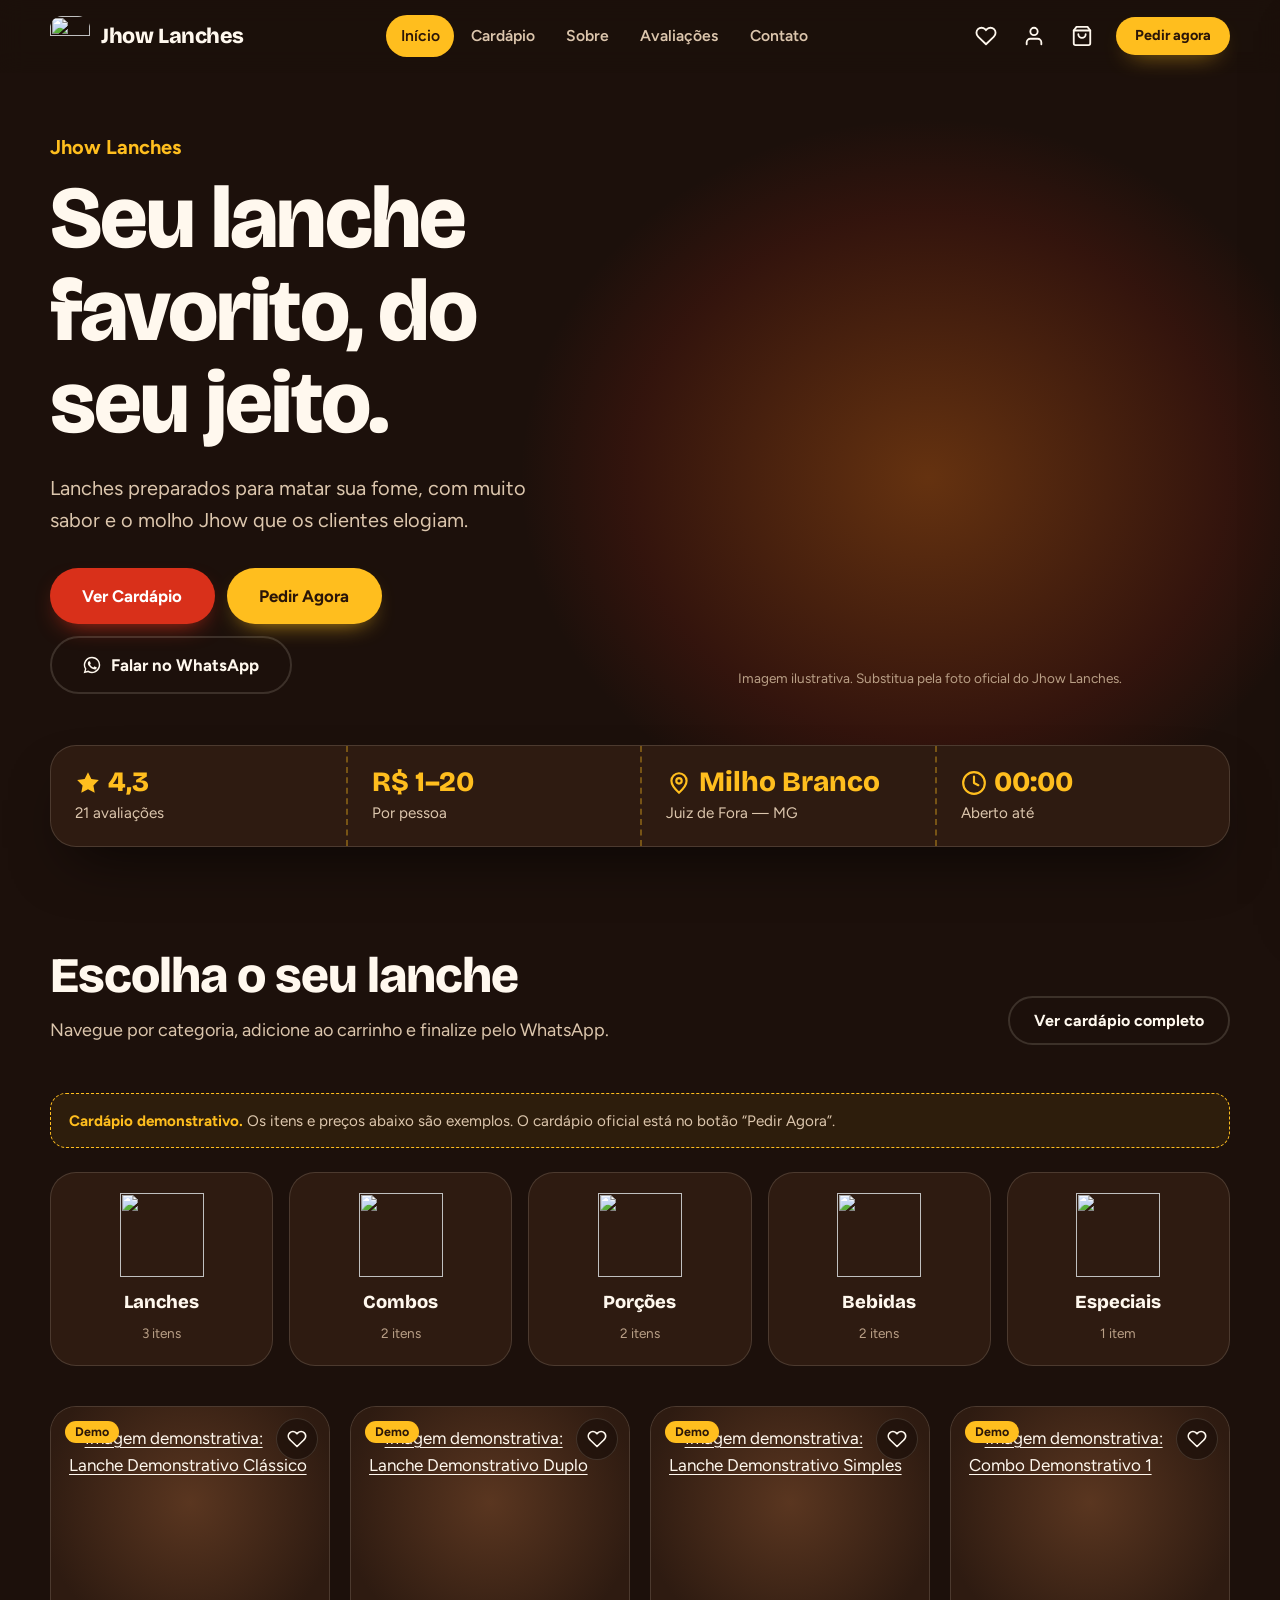
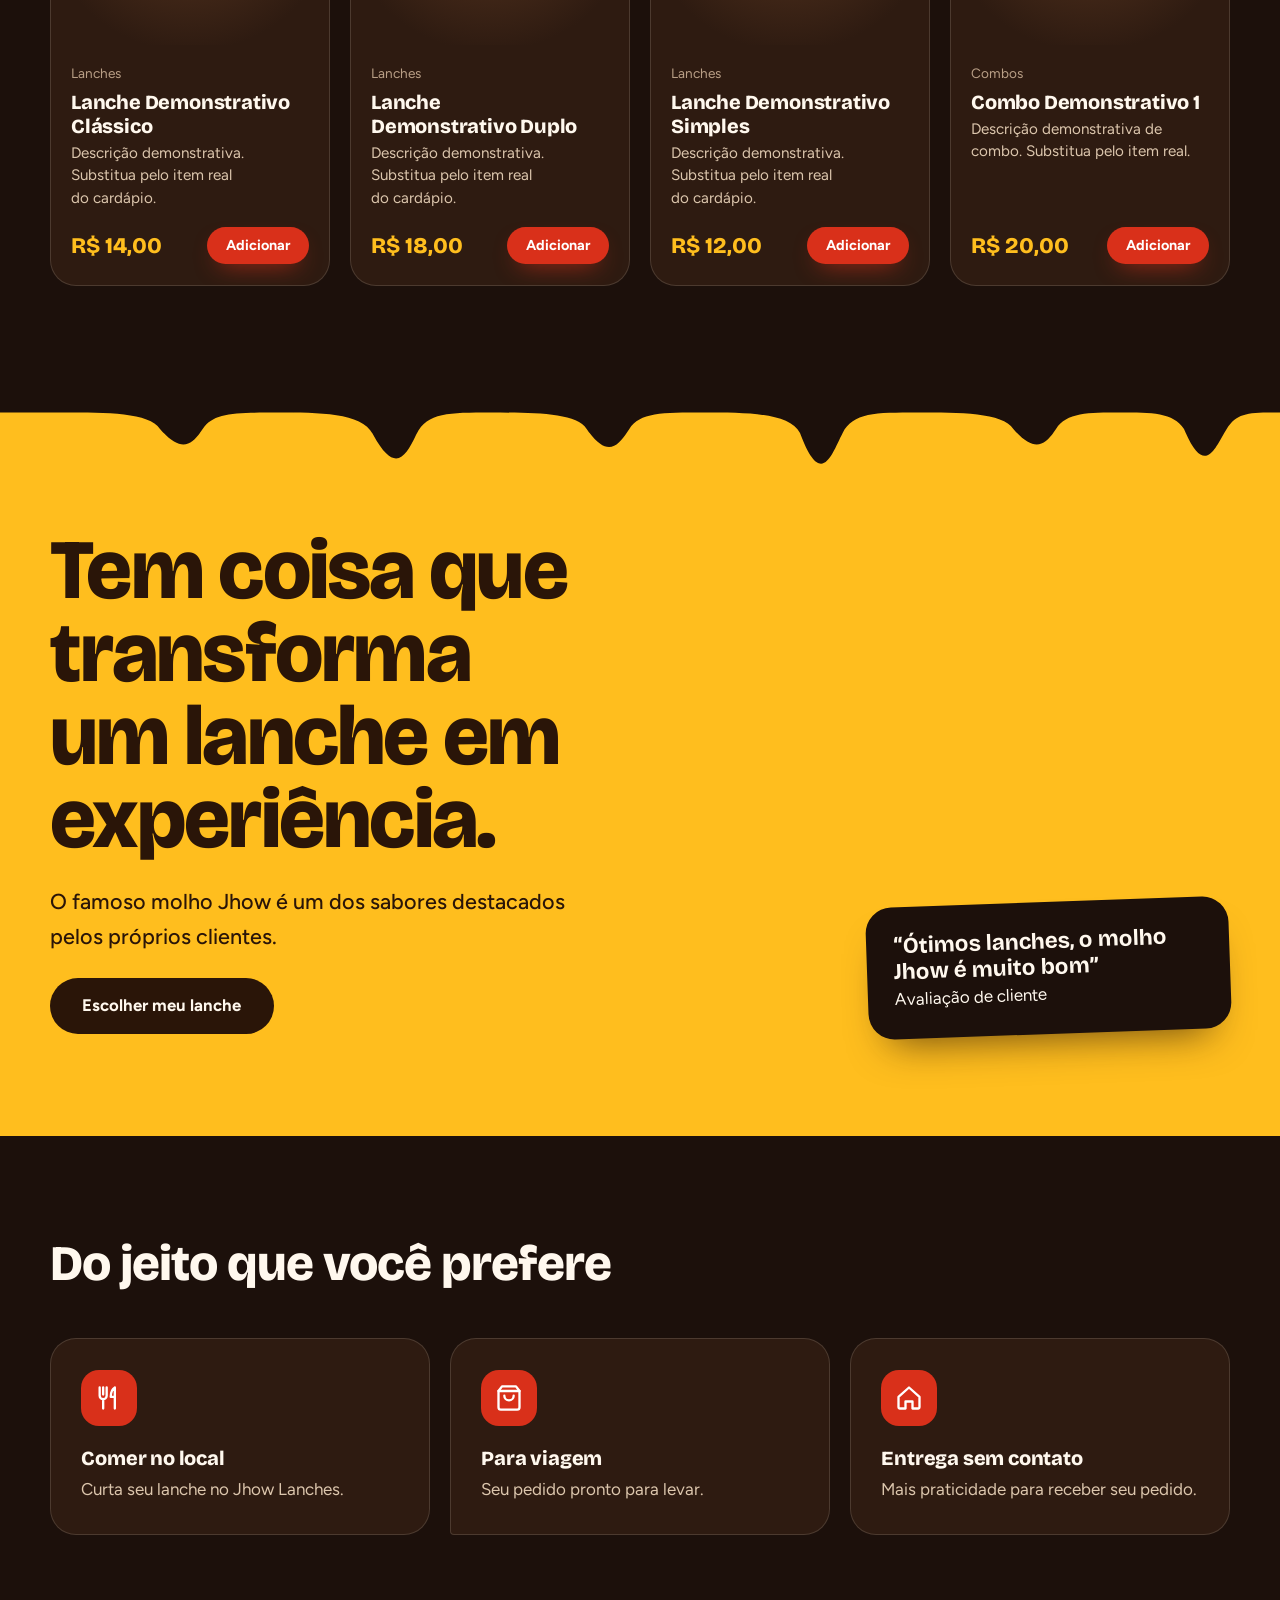
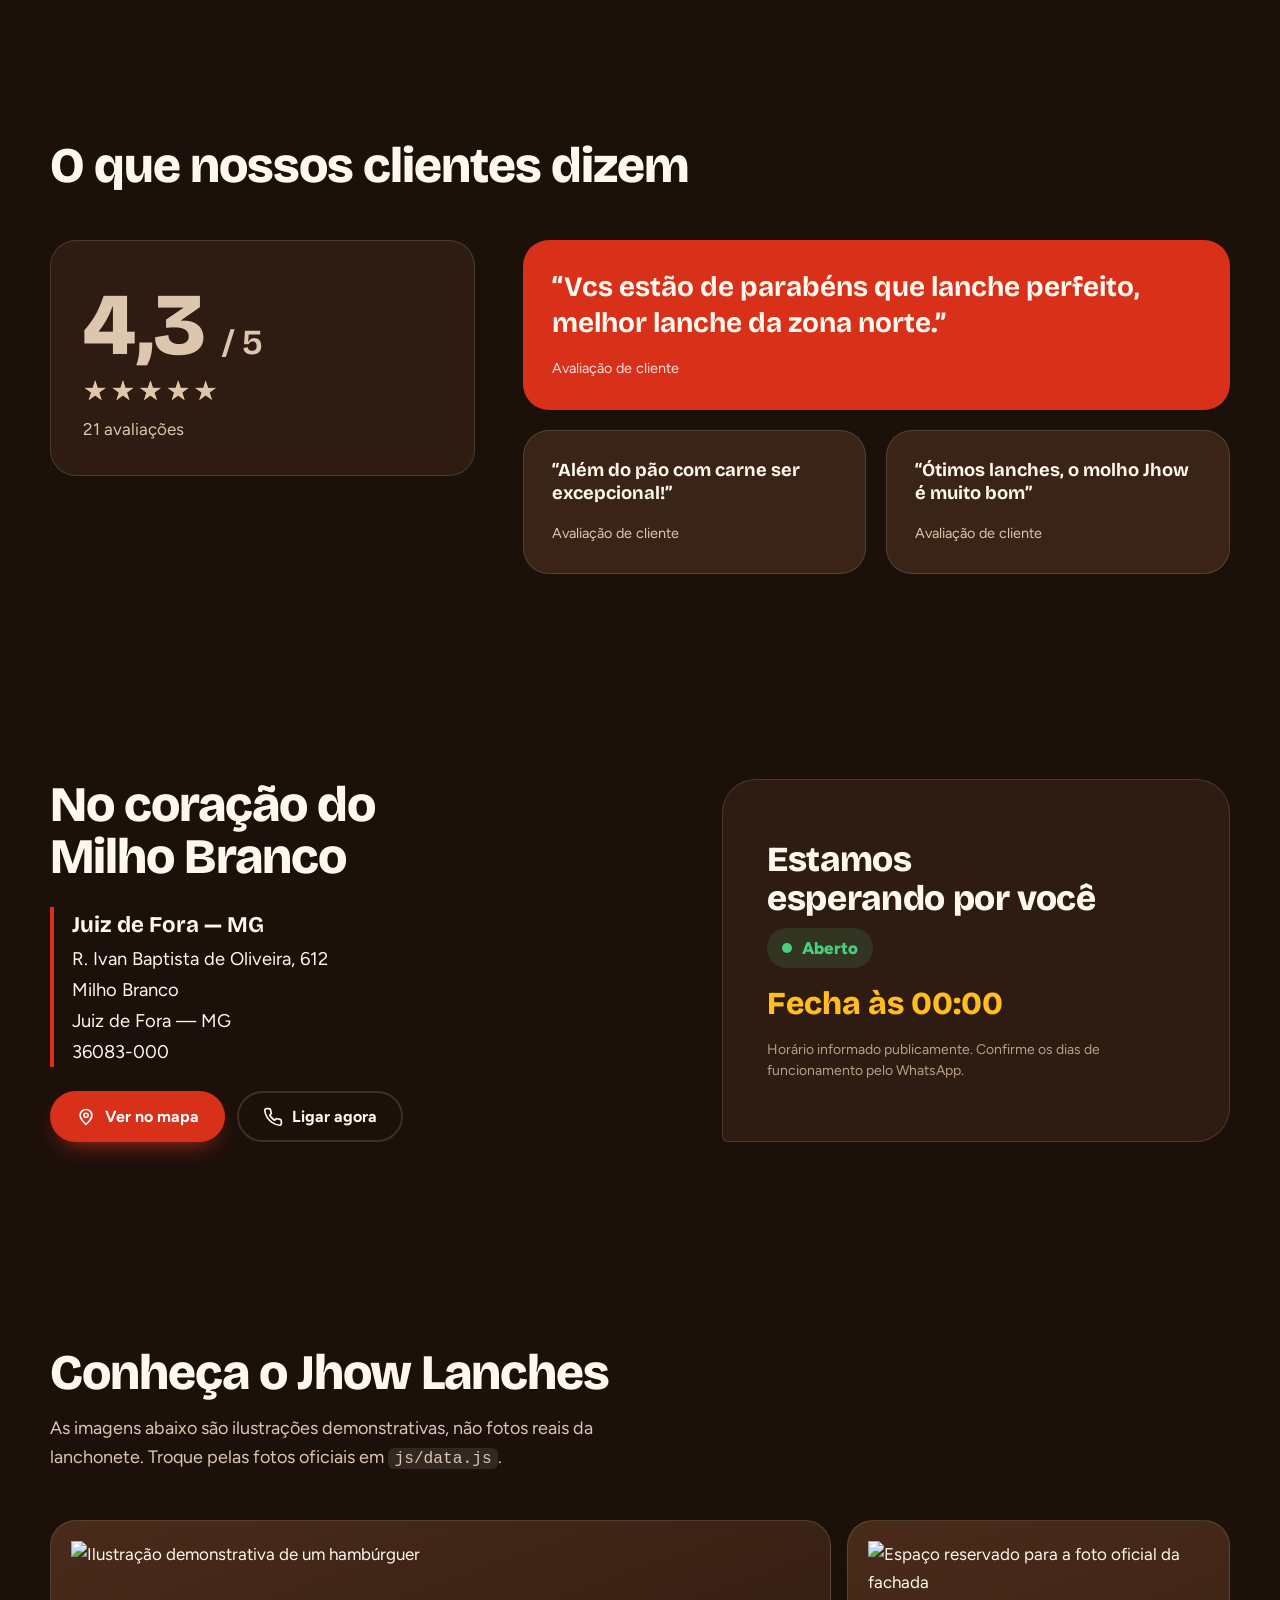
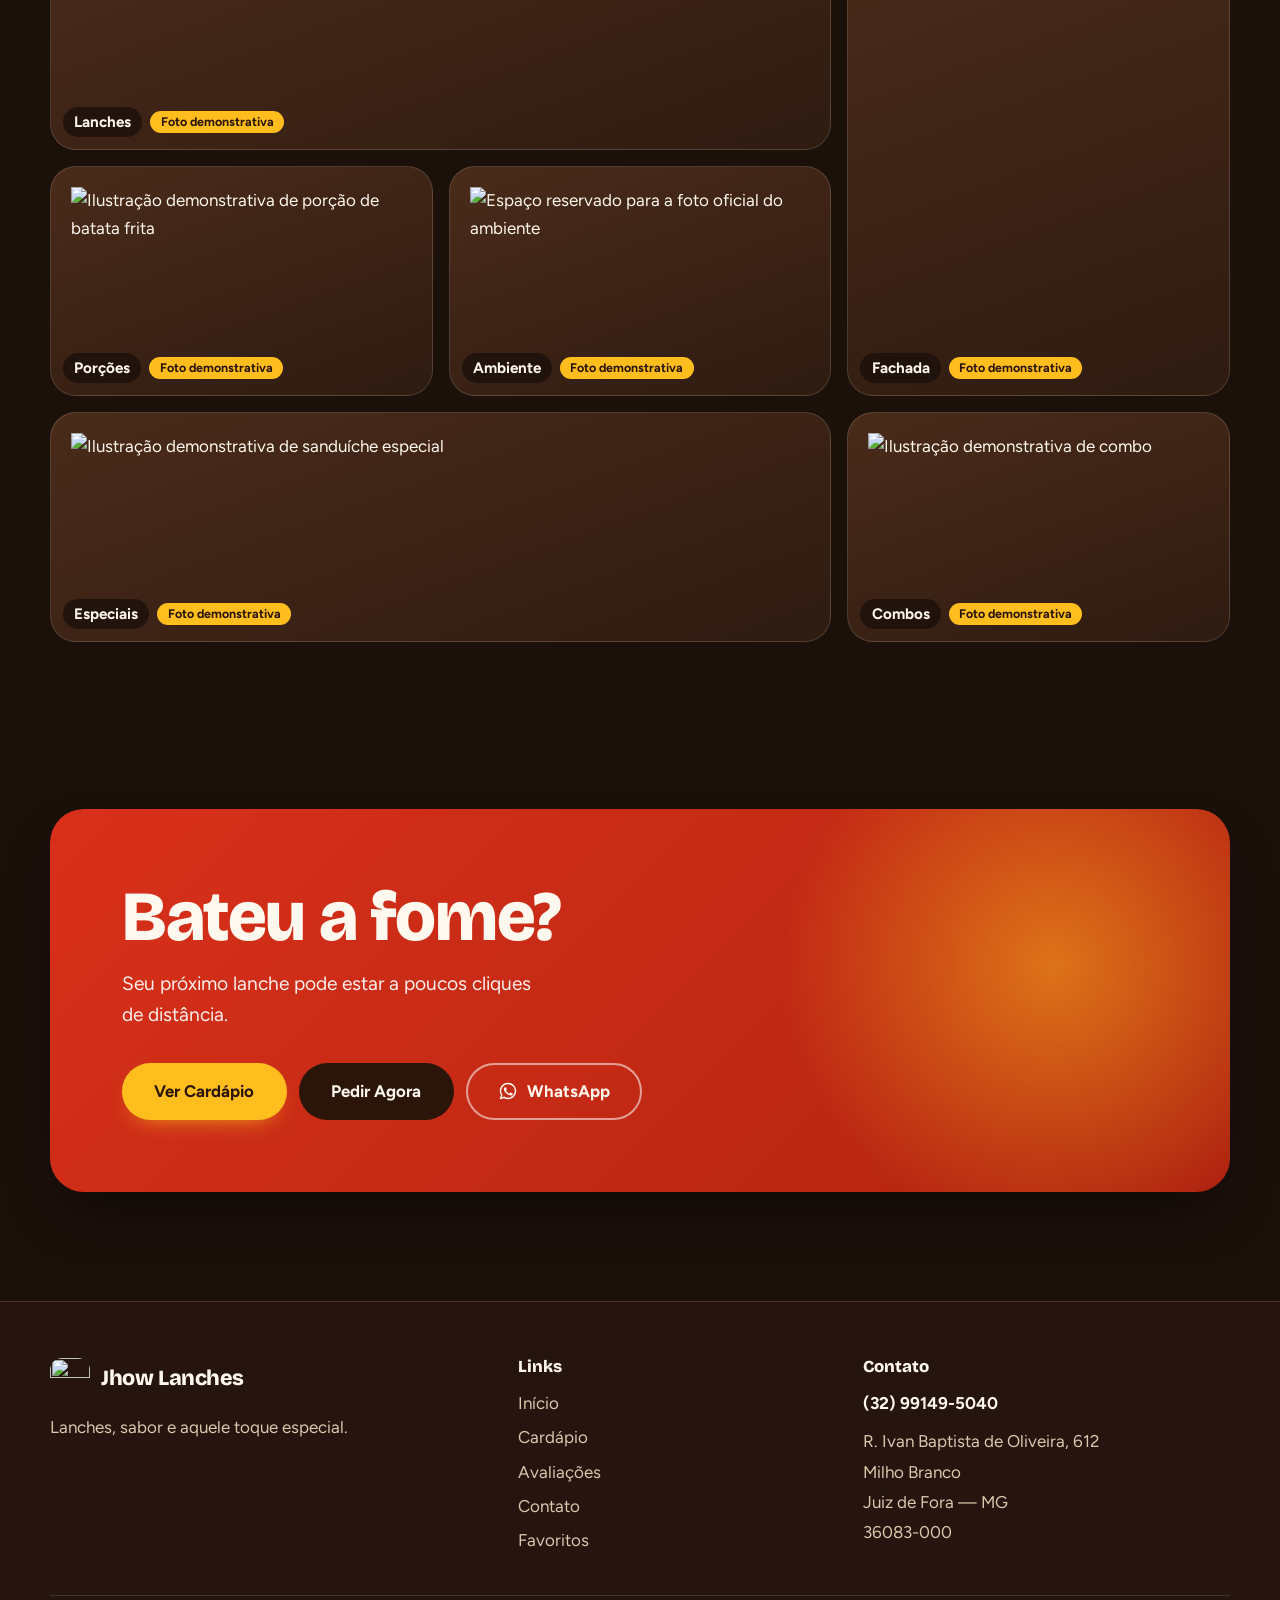
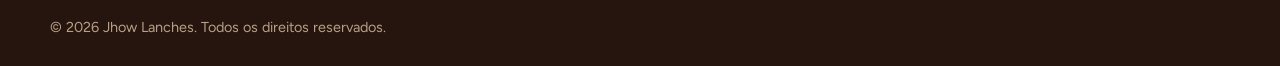
==== index.html @ 07a1c7bc "Add files via upload" ====
<!DOCTYPE html>
<html lang="pt-BR" data-auth="loading">
<head>
  <meta charset="utf-8">
  <meta name="viewport" content="width=device-width, initial-scale=1">
  <title>Jhow Lanches | Lanches em Juiz de Fora</title>
  <meta name="description" content="Jhow Lanches, lanchonete no Milho Branco, em Juiz de Fora - MG. Veja o cardápio, peça pelo WhatsApp, encontre o endereço e confira as avaliações.">
  <meta name="theme-color" content="#1c100b">
  <link rel="icon" href="assets/icons/logo.svg" type="image/svg+xml">
  <link rel="preconnect" href="https://fonts.googleapis.com">
  <link rel="preconnect" href="https://fonts.gstatic.com" crossorigin>
  <link href="https://fonts.googleapis.com/css2?family=Bricolage+Grotesque:opsz,wght@12..96,700;12..96,800&family=Figtree:wght@400;500;600;700&display=swap" rel="stylesheet">
  <link rel="stylesheet" href="css/style.css">
  <link rel="stylesheet" href="css/responsive.css">
  <meta property="og:type" content="website">
  <meta property="og:locale" content="pt_BR">
  <meta property="og:site_name" content="Jhow Lanches">
  <meta property="og:title" content="Jhow Lanches | Lanches em Juiz de Fora">
  <meta property="og:description" content="Lanchonete no bairro Milho Branco, em Juiz de Fora. Veja o cardápio, peça pelo WhatsApp e encontre o endereço.">
  <!-- Para pré-visualização em redes sociais, adicione uma imagem 1200x630 (JPG/PNG) e um og:image com URL absoluta após publicar o site. -->
  <script type="application/ld+json">
  {
    "@context": "https://schema.org",
    "@type": "FastFoodRestaurant",
    "name": "Jhow Lanches",
    "telephone": "+55 32 99149-5040",
    "priceRange": "R$ 1–20",
    "hasMenu": "http://st4y.me/4195138",
    "address": {
      "@type": "PostalAddress",
      "streetAddress": "R. Ivan Baptista de Oliveira, 612",
      "addressLocality": "Juiz de Fora",
      "addressRegion": "MG",
      "postalCode": "36083-000",
      "addressCountry": "BR"
    },
    "aggregateRating": {
      "@type": "AggregateRating",
      "ratingValue": "4.3",
      "reviewCount": "21",
      "bestRating": "5"
    }
  }
  </script>
</head>
<body data-page="inicio">
  <div id="site-header"></div>
  <noscript><p class="noscript-note">Este site precisa de JavaScript para exibir o cardápio e o carrinho. Para pedir agora, use o <a href="http://st4y.me/4195138">pedido online</a> ou o <a href="https://wa.me/5532991495040?text=Ol%C3%A1%21%20Gostaria%20de%20fazer%20um%20pedido%20no%20Jhow%20Lanches.">WhatsApp</a>.</p></noscript>
  <main id="conteudo">
    <section class="hero" aria-labelledby="hero-title">
      <div class="container hero-grid">
        <div class="hero-copy">
          <h1 id="hero-title"><span class="hero-brand">Jhow Lanches</span>Seu lanche favorito, do seu jeito.</h1>
          <p class="hero-lead">Lanches preparados para matar sua fome, com muito sabor e o molho Jhow que os clientes elogiam.</p>
          <div class="hero-actions">
            <a class="btn btn-red btn-lg" href="cardapio.html">Ver Cardápio</a>
            <a class="btn btn-mustard btn-lg" href="http://st4y.me/4195138" data-link="order" target="_blank" rel="noopener">Pedir Agora</a>
            <a class="btn btn-ghost btn-lg" href="https://wa.me/5532991495040?text=Ol%C3%A1%21%20Gostaria%20de%20fazer%20um%20pedido%20no%20Jhow%20Lanches." data-link="whatsapp" target="_blank" rel="noopener"><svg class="icon" viewBox="0 0 24 24" width="20" height="20" fill="currentColor" aria-hidden="true" focusable="false"><path d="M12.04 2a9.9 9.9 0 0 0-8.5 14.9L2 22l5.25-1.38A9.9 9.9 0 1 0 12.04 2zm0 1.8a8.1 8.1 0 1 1-4.13 15.1l-.3-.17-3.11.82.83-3.03-.2-.31A8.1 8.1 0 0 1 12.04 3.8zM8.6 7.6c-.17 0-.45.06-.69.32-.24.26-.9.88-.9 2.15s.92 2.5 1.05 2.67c.13.17 1.8 2.86 4.45 3.9 2.2.87 2.65.7 3.13.65.48-.04 1.55-.63 1.77-1.24.22-.6.22-1.13.15-1.24-.06-.1-.24-.17-.5-.3-.27-.13-1.55-.77-1.8-.86-.24-.09-.42-.13-.59.13-.17.27-.68.86-.83 1.03-.15.17-.3.2-.57.07-.26-.13-1.1-.4-2.1-1.3-.78-.7-1.3-1.55-1.45-1.8-.15-.27-.02-.4.11-.53.12-.12.27-.31.4-.47.13-.15.17-.27.26-.44.09-.18.04-.33-.02-.46-.07-.13-.6-1.42-.82-1.95-.2-.5-.42-.43-.59-.44z"/></svg>Falar no WhatsApp</a>
          </div>
        </div>
        <div class="hero-visual">
<div id="burger-3d"></div>
          <p class="hero-caption" data-demo-only>Imagem ilustrativa. Substitua pela foto oficial do Jhow Lanches.</p>
        </div>
      </div>
    </section>

    <section class="quick" aria-label="Informações rápidas">
      <div class="container">
        <ul class="quick-list">
          <li class="quick-item"><span class="quick-value"><svg class="icon" viewBox="0 0 24 24" width="26" height="26" fill="currentColor" aria-hidden="true" focusable="false"><path d="m12 2 3.1 6.3 6.9 1-5 4.9 1.2 6.9L12 17.8 5.8 21.1 7 14.2 2 9.3l6.9-1z"/></svg> 4,3</span><span class="quick-label">21 avaliações</span></li>
          <li class="quick-item"><span class="quick-value">R$ 1–20</span><span class="quick-label">Por pessoa</span></li>
          <li class="quick-item"><span class="quick-value"><svg class="icon" viewBox="0 0 24 24" width="26" height="26" fill="none" stroke="currentColor" stroke-width="2" stroke-linecap="round" stroke-linejoin="round" aria-hidden="true" focusable="false"><path d="M12 21s-7-6.2-7-11a7 7 0 0 1 14 0c0 4.8-7 11-7 11z"/><circle cx="12" cy="10" r="2.5"/></svg> Milho Branco</span><span class="quick-label">Juiz de Fora — MG</span></li>
          <li class="quick-item"><span class="quick-value"><svg class="icon" viewBox="0 0 24 24" width="26" height="26" fill="none" stroke="currentColor" stroke-width="2" stroke-linecap="round" stroke-linejoin="round" aria-hidden="true" focusable="false"><circle cx="12" cy="12" r="10"/><path d="M12 6v6l4 2"/></svg> 00:00</span><span class="quick-label">Aberto até</span></li>
        </ul>
      </div>
    </section>

    <section class="section" id="cardapio" aria-labelledby="menu-title">
      <div class="container">
        <div class="section-head section-head-row">
          <div>
            <h2 id="menu-title">Escolha o seu lanche</h2>
            <p>Navegue por categoria, adicione ao carrinho e finalize pelo WhatsApp.</p>
          </div>
          <a class="btn btn-ghost" href="cardapio.html">Ver cardápio completo</a>
        </div>
        <div class="demo-banner" role="note" data-demo-only>
          <p><strong>Cardápio demonstrativo.</strong> Os itens e preços abaixo são exemplos. O cardápio oficial está no botão “Pedir Agora”.</p>
        </div>
        <ul class="cat-tiles" id="category-tiles" aria-label="Categorias do cardápio"></ul>
        <div class="featured-grid" id="featured-grid"></div>
      </div>
    </section>

    <section class="sauce" id="molho" aria-labelledby="sauce-title">
      <svg class="drip" viewBox="0 0 1200 100" preserveAspectRatio="none" fill="currentColor" aria-hidden="true" focusable="false"><path d="M0 0H1200V24C1170 24 1160 24 1150 40S1130 90 1110 40C1100 24 1080 24 1050 24S1000 24 990 40S970 64 950 40C940 24 900 24 860 24S800 24 790 44S770 100 750 44C740 24 700 24 660 24S600 24 590 40S570 70 550 40C540 24 500 24 460 24S400 24 390 46S370 84 350 46C340 24 300 24 260 24S200 24 190 40S170 64 150 40C140 24 100 24 60 24S20 24 0 24Z"/></svg>
      <div class="container sauce-grid">
        <div>
          <h2 id="sauce-title">Tem coisa que transforma um lanche em experiência.</h2>
          <p class="sauce-lead">O famoso molho Jhow é um dos sabores destacados pelos próprios clientes.</p>
          <div class="btn-row"><a class="btn btn-ink btn-lg" href="cardapio.html">Escolher meu lanche</a></div>
        </div>
        <figure class="sauce-quote">
          <blockquote><p>“Ótimos lanches, o molho Jhow é muito bom”</p></blockquote>
          <figcaption>Avaliação de cliente</figcaption>
        </figure>
      </div>
    </section>

    <section class="section" aria-labelledby="services-title">
      <div class="container">
        <div class="section-head"><h2 id="services-title">Do jeito que você prefere</h2></div>
        <div class="services">
          <article class="service-card"><div class="service-icon"><svg class="icon" viewBox="0 0 24 24" width="28" height="28" fill="none" stroke="currentColor" stroke-width="2" stroke-linecap="round" stroke-linejoin="round" aria-hidden="true" focusable="false"><path d="M4 3v7a3 3 0 0 0 3 3v8M7 3v6M10 3v7a3 3 0 0 1-3 3M17 21V3c-2.5 1.5-3.5 4.5-3.5 8H17"/></svg></div><h3>Comer no local</h3><p>Curta seu lanche no Jhow Lanches.</p></article>
          <article class="service-card"><div class="service-icon"><svg class="icon" viewBox="0 0 24 24" width="28" height="28" fill="none" stroke="currentColor" stroke-width="2" stroke-linecap="round" stroke-linejoin="round" aria-hidden="true" focusable="false"><path d="M6 2 3 6v14a2 2 0 0 0 2 2h14a2 2 0 0 0 2-2V6l-3-4z"/><path d="M3 6h18"/><path d="M16 10a4 4 0 0 1-8 0"/></svg></div><h3>Para viagem</h3><p>Seu pedido pronto para levar.</p></article>
          <article class="service-card"><div class="service-icon"><svg class="icon" viewBox="0 0 24 24" width="28" height="28" fill="none" stroke="currentColor" stroke-width="2" stroke-linecap="round" stroke-linejoin="round" aria-hidden="true" focusable="false"><path d="M3 11l9-8 9 8v9a1 1 0 0 1-1 1h-5v-6H9v6H4a1 1 0 0 1-1-1z"/></svg></div><h3>Entrega sem contato</h3><p>Mais praticidade para receber seu pedido.</p></article>
        </div>
      </div>
    </section>

    <section class="section" id="avaliacoes" aria-labelledby="reviews-title">
      <div class="container">
        <div class="section-head"><h2 id="reviews-title">O que nossos clientes dizem</h2></div>
        <div class="reviews-grid">
          <div class="score-card">
            <p class="score-number">4,3 <span>/ 5</span></p>
            <p class="stars" role="img" aria-label="Nota 4,3 de 5 estrelas">★★★★★</p>
            <p>21 avaliações</p>
          </div>
          <ul class="reviews-list" id="reviews-list"></ul>
        </div>
      </div>
    </section>

    <section class="section" id="sobre" aria-labelledby="local-title">
      <div class="container local-grid">
        <div>
          <h2 id="local-title">No coração do Milho Branco</h2>
          <address class="address-block">
            <strong>Juiz de Fora — MG</strong>
            <span>R. Ivan Baptista de Oliveira, 612</span>
            <span>Milho Branco</span>
            <span>Juiz de Fora — MG</span>
            <span>36083-000</span>
          </address>
          <div class="btn-row">
            <a class="btn btn-red" href="https://www.google.com/maps/search/?api=1&query=R.%20Ivan%20Baptista%20de%20Oliveira%2C%20612%2C%20Milho%20Branco%2C%20Juiz%20de%20Fora%20-%20MG%2C%2036083-000" data-link="maps" target="_blank" rel="noopener"><svg class="icon" viewBox="0 0 24 24" width="20" height="20" fill="none" stroke="currentColor" stroke-width="2" stroke-linecap="round" stroke-linejoin="round" aria-hidden="true" focusable="false"><path d="M12 21s-7-6.2-7-11a7 7 0 0 1 14 0c0 4.8-7 11-7 11z"/><circle cx="12" cy="10" r="2.5"/></svg>Ver no mapa</a>
            <a class="btn btn-ghost" href="tel:+5532991495040" data-link="tel"><svg class="icon" viewBox="0 0 24 24" width="20" height="20" fill="none" stroke="currentColor" stroke-width="2" stroke-linecap="round" stroke-linejoin="round" aria-hidden="true" focusable="false"><path d="M22 16.9v3a2 2 0 0 1-2.2 2 19.8 19.8 0 0 1-8.6-3.1 19.5 19.5 0 0 1-6-6A19.8 19.8 0 0 1 2.1 4.2 2 2 0 0 1 4.1 2h3a2 2 0 0 1 2 1.7c.1 1 .4 1.9.7 2.8a2 2 0 0 1-.5 2.1L8.1 9.9a16 16 0 0 0 6 6l1.3-1.3a2 2 0 0 1 2.1-.4c.9.3 1.8.6 2.8.7a2 2 0 0 1 1.7 2z"/></svg>Ligar agora</a>
          </div>
        </div>
        <div class="hours-card">
          <h3>Estamos esperando por você</h3>
          <p class="status"><span class="status-dot" aria-hidden="true"></span>Aberto</p>
          <p class="hours-time">Fecha às 00:00</p>
          <p class="fine-print">Horário informado publicamente. Confirme os dias de funcionamento pelo WhatsApp.</p>
        </div>
      </div>
    </section>

    <section class="section" aria-labelledby="gallery-title">
      <div class="container">
        <div class="section-head">
          <h2 id="gallery-title">Conheça o Jhow Lanches</h2>
          <p data-demo-only>As imagens abaixo são ilustrações demonstrativas, não fotos reais da lanchonete. Troque pelas fotos oficiais em <code>js/data.js</code>.</p>
        </div>
        <div class="gallery" id="gallery-grid"></div>
      </div>
    </section>

    <section class="cta-final" aria-labelledby="cta-title">
      <div class="container">
        <div class="cta-panel">
          <h2 id="cta-title">Bateu a fome?</h2>
          <p>Seu próximo lanche pode estar a poucos cliques de distância.</p>
          <div class="hero-actions">
            <a class="btn btn-mustard btn-lg" href="cardapio.html">Ver Cardápio</a>
            <a class="btn btn-ink btn-lg" href="http://st4y.me/4195138" data-link="order" target="_blank" rel="noopener">Pedir Agora</a>
            <a class="btn btn-ghost btn-lg" href="https://wa.me/5532991495040?text=Ol%C3%A1%21%20Gostaria%20de%20fazer%20um%20pedido%20no%20Jhow%20Lanches." data-link="whatsapp" target="_blank" rel="noopener"><svg class="icon" viewBox="0 0 24 24" width="20" height="20" fill="currentColor" aria-hidden="true" focusable="false"><path d="M12.04 2a9.9 9.9 0 0 0-8.5 14.9L2 22l5.25-1.38A9.9 9.9 0 1 0 12.04 2zm0 1.8a8.1 8.1 0 1 1-4.13 15.1l-.3-.17-3.11.82.83-3.03-.2-.31A8.1 8.1 0 0 1 12.04 3.8zM8.6 7.6c-.17 0-.45.06-.69.32-.24.26-.9.88-.9 2.15s.92 2.5 1.05 2.67c.13.17 1.8 2.86 4.45 3.9 2.2.87 2.65.7 3.13.65.48-.04 1.55-.63 1.77-1.24.22-.6.22-1.13.15-1.24-.06-.1-.24-.17-.5-.3-.27-.13-1.55-.77-1.8-.86-.24-.09-.42-.13-.59.13-.17.27-.68.86-.83 1.03-.15.17-.3.2-.57.07-.26-.13-1.1-.4-2.1-1.3-.78-.7-1.3-1.55-1.45-1.8-.15-.27-.02-.4.11-.53.12-.12.27-.31.4-.47.13-.15.17-.27.26-.44.09-.18.04-.33-.02-.46-.07-.13-.6-1.42-.82-1.95-.2-.5-.42-.43-.59-.44z"/></svg>WhatsApp</a>
          </div>
        </div>
      </div>
    </section>
  </main>
  <div id="site-footer"></div>
  <script src="js/config.js"></script>
  <script src="js/data.js"></script>
  <script src="js/app.js"></script>
  <script src="js/auth.js"></script>
  <script src="js/cart.js"></script>
  <script src="js/favoritos.js"></script>
  <script src="js/pedidos.js"></script>
  <script src="js/cardapio.js"></script>
  <script src="js/home.js"></script>
  <script type="module" src="js/3d.js"></script>
</body>
</html>
---- css/style.css ----
/* ==========================================================================
   style.css — JHOW LANCHES

   Direção visual: lanchonete à noite. Fundo em marrom-espresso (cor de
   molho e pão tostado, não preto neutro), texto creme, vermelho tomate para
   ação, mostarda como cor de destaque e de "sinalização" (a comanda).
   O momento mais forte da página é a seção do Molho Jhow, em mostarda.
   Tipografia: Bricolage Grotesque (títulos) + Figtree (texto).

   Organização:
   1. Tokens   2. Base   3. Botões e chips   4. Header   5. Footer
   6. Home     7. Cardápio/cards   8. Produto   9. Carrinho
   10. Avisos, barra mobile, estados vazios   11. Formulários
   12. Login/Conta/Pedidos   13. Movimento
   Regras para telas menores estão em responsive.css.
   ========================================================================== */

/* 1. TOKENS ---------------------------------------------------------------- */
:root {
  --bg: #1c100b;
  --bg-2: #25150e;
  --surface: #2e1b11;
  --surface-2: #3a2417;
  --line: rgba(255, 244, 228, 0.14);
  --text: #fff8ee;
  --muted: #dcc6ad;
  --faint: #b99f86;

  --red: #d9301a;
  --red-hot: #f04a2c;
  --orange: #ff7a1a;
  --mustard: #ffbe1e;
  --ink: #2a1508;
  --ok: #46d17f;
  --danger: #ff8a80;

  --font-display: "Bricolage Grotesque", "Arial Narrow", system-ui, sans-serif;
  --font-body: "Figtree", system-ui, -apple-system, "Segoe UI", Roboto, sans-serif;

  --r-sm: 10px;
  --r-md: 16px;
  --r-lg: 26px;
  --r-xl: 34px;
  --shadow-1: 0 12px 30px -14px rgba(0, 0, 0, 0.65);
  --shadow-2: 0 28px 60px -24px rgba(0, 0, 0, 0.75);

  --header-h: 72px;
  --container: 1180px;
}

/* 2. BASE ------------------------------------------------------------------- */
*, *::before, *::after { box-sizing: border-box; }
html { scroll-behavior: smooth; -webkit-text-size-adjust: 100%; }
body {
  margin: 0;
  background: var(--bg);
  color: var(--text);
  font-family: var(--font-body);
  font-size: 1.0625rem;
  line-height: 1.6;
  -webkit-font-smoothing: antialiased;
}
body.no-scroll { overflow: hidden; }
img, svg { display: block; max-width: 100%; }
img { height: auto; }
a { color: inherit; text-decoration-thickness: 0.08em; text-underline-offset: 0.2em; }
button, input, select, textarea { font: inherit; color: inherit; }
button { cursor: pointer; }
ul, ol { margin: 0; padding: 0; list-style: none; }
h1, h2, h3, p, figure, blockquote, dl, dd { margin: 0; }
[hidden] { display: none !important; }
code { font-size: 0.9em; background: rgba(255, 244, 228, 0.1); padding: 0.1em 0.4em; border-radius: 6px; }

h1, h2, h3, .h2 {
  font-family: var(--font-display);
  font-weight: 800;
  line-height: 1.05;
  letter-spacing: -0.02em;
  text-wrap: balance;
}
h1 { font-size: clamp(2.5rem, 6.4vw, 5rem); }
h2, .h2 { font-size: clamp(1.9rem, 4.2vw, 3.1rem); }
h3 { font-size: 1.25rem; line-height: 1.2; letter-spacing: -0.01em; }
p { text-wrap: pretty; }

:focus-visible { outline: 3px solid var(--mustard); outline-offset: 3px; border-radius: 6px; }

.container { width: min(100% - 2.5rem, var(--container)); margin-inline: auto; }
.muted { color: var(--muted); }
.sr-only {
  position: absolute; width: 1px; height: 1px; margin: -1px; padding: 0;
  overflow: hidden; clip: rect(0, 0, 0, 0); white-space: nowrap; border: 0;
}
.skip-link {
  position: fixed; left: 1rem; top: -4rem; z-index: 200;
  background: var(--mustard); color: var(--ink); padding: 0.7rem 1.1rem;
  border-radius: 999px; font-weight: 700; transition: top 0.2s;
}
.skip-link:focus { top: 1rem; }

.section { padding-block: clamp(3.5rem, 8vw, 6.5rem); }
.section-head { max-width: 40rem; margin-bottom: clamp(1.75rem, 4vw, 3rem); }
.section-head p { margin-top: 0.9rem; color: var(--muted); font-size: 1.125rem; }
.section-head-row {
  display: flex; align-items: end; justify-content: space-between; gap: 1.5rem;
  max-width: none; flex-wrap: wrap;
}
.btn-row { display: flex; flex-wrap: wrap; gap: 0.75rem; margin-top: 1.5rem; }
.fine-print { font-size: 0.875rem; color: var(--faint); line-height: 1.5; }
.fine-print strong { color: var(--muted); }

/* 3. BOTÕES E CHIPS ------------------------------------------------------------ */
.btn {
  display: inline-flex; align-items: center; justify-content: center; gap: 0.55rem;
  padding: 0.85rem 1.5rem; border: 2px solid transparent; border-radius: 999px;
  font-weight: 700; font-size: 1rem; line-height: 1.1; text-decoration: none;
  transition: transform 0.18s ease, background-color 0.18s ease, border-color 0.18s ease, box-shadow 0.18s ease;
}
.btn:hover { transform: translateY(-2px); }
.btn:active { transform: translateY(0) scale(0.97); }
.btn-red { background: var(--red); color: #fff; box-shadow: 0 10px 24px -12px var(--red); }
.btn-red:hover { background: var(--red-hot); }
.btn-mustard { background: var(--mustard); color: var(--ink); box-shadow: 0 10px 24px -14px var(--mustard); }
.btn-mustard:hover { background: #ffcc4a; }
.btn-ghost { border-color: var(--line); color: var(--text); background: transparent; }
.btn-ghost:hover { border-color: var(--muted); background: rgba(255, 244, 228, 0.06); }
.btn-ink { background: var(--ink); color: var(--text); }
.btn-ink:hover { background: #3d2110; }
.btn-disabled, .btn:disabled { background: rgba(255, 244, 228, 0.1); color: var(--faint); box-shadow: none; cursor: not-allowed; transform: none; }
.btn-sm { padding: 0.55rem 1.05rem; font-size: 0.9rem; }
.btn-lg { padding: 1.05rem 1.9rem; font-size: 1.05rem; }
.btn-block { width: 100%; }
.btn.is-added { animation: added 0.6s ease; }

.link-btn {
  display: inline-flex; align-items: center; gap: 0.35rem; background: none; border: 0;
  padding: 0.25rem; color: var(--muted); font-size: 0.9rem; text-decoration: underline; text-underline-offset: 0.25em;
}
.link-btn:hover { color: var(--text); }
.link-btn-center { display: flex; justify-content: center; width: 100%; padding: 0.6rem; }

.chip {
  display: inline-flex; align-items: center; padding: 0.2rem 0.65rem; border-radius: 999px;
  font-size: 0.78rem; font-weight: 700; line-height: 1.3;
}
.chip-demo { background: var(--mustard); color: var(--ink); }
.chip-off { background: rgba(28, 16, 11, 0.85); color: var(--text); border: 1px solid var(--line); }
.chip-info { border: 1px solid var(--line); color: var(--muted); }

.icon-btn {
  position: relative; display: inline-grid; place-items: center; width: 44px; height: 44px;
  border-radius: 50%; border: 0; background: transparent; color: var(--text); text-decoration: none;
  transition: background-color 0.18s ease;
}
.icon-btn:hover { background: rgba(255, 244, 228, 0.1); }
.badge {
  position: absolute; top: 2px; right: 0; min-width: 20px; height: 20px; padding: 0 5px;
  display: grid; place-items: center; border-radius: 999px; background: var(--red-hot); color: #fff;
  font-size: 0.72rem; font-weight: 800; line-height: 1;
}
.avatar-sm { width: 32px; height: 32px; border-radius: 50%; object-fit: cover; border: 2px solid var(--mustard); }

/* 4. HEADER ------------------------------------------------------------------- */
.site-header {
  position: sticky; top: 0; z-index: 100;
  background: rgba(28, 16, 11, 0.88); backdrop-filter: blur(12px);
  border-bottom: 1px solid transparent; transition: border-color 0.2s ease, background-color 0.2s ease;
}
.site-header.is-scrolled { border-bottom-color: var(--line); background: rgba(28, 16, 11, 0.95); }
.header-inner { height: var(--header-h); display: flex; align-items: center; gap: 1.25rem; }
.brand { display: inline-flex; align-items: center; gap: 0.7rem; text-decoration: none; }
.brand img { border-radius: 12px; }
.brand-name { font-family: var(--font-display); font-weight: 800; font-size: 1.35rem; letter-spacing: -0.02em; white-space: nowrap; }
.main-nav { margin-inline: auto; }
.main-nav ul { display: flex; gap: 0.15rem; }
.main-nav a {
  display: block; padding: 0.5rem 0.9rem; border-radius: 999px; text-decoration: none;
  color: var(--muted); font-weight: 600; font-size: 0.98rem; transition: color 0.18s ease, background-color 0.18s ease;
}
.main-nav a:hover { color: var(--text); background: rgba(255, 244, 228, 0.08); }
.main-nav a[aria-current="page"] { color: var(--ink); background: var(--mustard); }
.header-actions { display: flex; align-items: center; gap: 0.25rem; }
.header-actions .btn { margin-left: 0.5rem; }
.only-mobile, .nav-toggle { display: none; }

/* 5. FOOTER -------------------------------------------------------------------- */
.site-footer { background: var(--bg-2); border-top: 1px solid var(--line); margin-top: 2rem; }
.footer-grid { display: grid; grid-template-columns: 1.4fr 1fr 1.2fr; gap: 2.5rem; padding-block: 3.5rem 2.5rem; }
.footer-brand p { margin-top: 1rem; color: var(--muted); max-width: 20rem; }
.footer-title { font-family: var(--font-display); font-size: 1.05rem; margin-bottom: 0.9rem; letter-spacing: 0; }
.footer-list { display: grid; gap: 0.45rem; }
.footer-list a, .footer-address a { color: var(--muted); text-decoration: none; }
.footer-list a:hover, .footer-address a:hover { color: var(--mustard); text-decoration: underline; }
.footer-address { display: grid; gap: 0.2rem; font-style: normal; color: var(--muted); }
.footer-address a { color: var(--text); font-weight: 700; margin-bottom: 0.5rem; }
.footer-bottom { padding-block: 1.25rem 1.75rem; border-top: 1px solid var(--line); color: var(--faint); font-size: 0.9rem; }

/* 6. HOME ---------------------------------------------------------------------- */
.hero { position: relative; overflow: clip; padding: clamp(2rem, 5vw, 4.5rem) 0 clamp(5.5rem, 9vw, 8rem); }
.hero::before {
  content: ""; position: absolute; inset: -10% -15% auto 30%; height: 130%; pointer-events: none;
  background: radial-gradient(closest-side, rgba(255, 122, 26, 0.32), rgba(217, 48, 26, 0.12) 55%, transparent 75%);
}
.hero-grid { position: relative; display: grid; grid-template-columns: 1.05fr 0.95fr; gap: clamp(1.5rem, 4vw, 4rem); align-items: center; }
.hero h1 { font-size: clamp(2.7rem, 7vw, 5.5rem); }
.hero-lead { margin-top: 1.4rem; max-width: 34rem; color: var(--muted); font-size: clamp(1.05rem, 2vw, 1.25rem); }
.hero-actions { display: flex; flex-wrap: wrap; gap: 0.75rem; margin-top: 2rem; }
.hero-visual { position: relative; }
.hero-visual img { width: 100%; rotate: -4deg; filter: drop-shadow(0 34px 40px rgba(0, 0, 0, 0.5)); }
.hero-caption { margin-top: 0.5rem; text-align: center; font-size: 0.85rem; color: var(--faint); }

.quick { position: relative; z-index: 2; margin-top: calc(-1 * clamp(3rem, 5vw, 4rem)); }
.quick-list {
  display: grid; grid-template-columns: repeat(4, 1fr); background: var(--surface);
  border: 1px solid var(--line); border-radius: var(--r-lg); box-shadow: var(--shadow-2); overflow: hidden;
}
.quick-item { display: flex; flex-direction: column; gap: 0.15rem; padding: 1.35rem 1.5rem; border-left: 2px dashed rgba(255, 190, 30, 0.35); }
.quick-item:first-child { border-left: 0; }
.quick-value { display: flex; align-items: center; gap: 0.45rem; font-family: var(--font-display); font-weight: 800; font-size: 1.75rem; line-height: 1.1; color: var(--mustard); }
.quick-value svg { flex: none; }
.quick-label { color: var(--muted); font-size: 0.95rem; }

.cat-tiles { display: grid; grid-template-columns: repeat(5, 1fr); gap: 1rem; margin-bottom: 2.5rem; }
.cat-tile {
  display: flex; flex-direction: column; align-items: center; gap: 0.35rem; padding: 1.25rem 0.75rem;
  border-radius: var(--r-lg); background: var(--surface); border: 1px solid var(--line); text-decoration: none; text-align: center;
  transition: transform 0.22s ease, border-color 0.22s ease, background-color 0.22s ease;
}
.cat-tile:hover { transform: translateY(-4px); border-color: var(--mustard); background: var(--surface-2); }
.cat-tile img { width: 84px; height: 84px; object-fit: contain; margin-bottom: 0.35rem; }
.cat-tile-name { font-family: var(--font-display); font-weight: 800; font-size: 1.15rem; }
.cat-tile-count { color: var(--faint); font-size: 0.85rem; }

.demo-banner {
  display: flex; gap: 0.75rem; align-items: flex-start; margin-bottom: 1.5rem; padding: 0.9rem 1.15rem;
  border: 1px dashed var(--mustard); border-radius: var(--r-md); background: rgba(255, 190, 30, 0.08);
  color: var(--muted); font-size: 0.95rem;
}
.demo-banner strong { color: var(--mustard); }

.sauce { position: relative; background: var(--mustard); color: var(--ink); padding: clamp(6rem, 11vw, 9.5rem) 0 clamp(4rem, 8vw, 7rem); overflow: hidden; }
.sauce .drip { position: absolute; top: -1px; left: 0; width: 100%; height: clamp(56px, 8vw, 110px); color: var(--bg); }
.sauce-grid { display: grid; grid-template-columns: 1.35fr 0.65fr; gap: clamp(2rem, 5vw, 4.5rem); align-items: end; }
.sauce h2 { font-size: clamp(2.5rem, 6.6vw, 5.4rem); line-height: 0.98; color: var(--ink); }
.sauce-lead { margin-top: 1.5rem; max-width: 34rem; font-size: clamp(1.1rem, 2vw, 1.35rem); font-weight: 500; }
.sauce-quote {
  rotate: -2deg; background: var(--bg); color: var(--text); border-radius: var(--r-lg);
  padding: 1.6rem 1.7rem; box-shadow: 0 24px 40px -22px rgba(42, 21, 8, 0.7);
}
.sauce-quote p { font-family: var(--font-display); font-weight: 700; font-size: 1.4rem; line-height: 1.2; }
.sauce-quote footer { margin-top: 0.9rem; color: var(--muted); font-size: 0.9rem; }

.services { display: grid; grid-template-columns: repeat(3, 1fr); gap: 1.25rem; }
.service-card { padding: 1.9rem; border-radius: var(--r-lg); background: var(--surface); border: 1px solid var(--line); }
.service-card:nth-child(2) { border-radius: var(--r-lg) var(--r-lg) var(--r-lg) 4px; }
.service-icon { display: grid; place-items: center; width: 56px; height: 56px; border-radius: 18px; background: var(--red); color: #fff; margin-bottom: 1.25rem; }
.service-card h3 { margin-bottom: 0.4rem; }
.service-card p { color: var(--muted); }

.reviews-grid { display: grid; grid-template-columns: 0.75fr 1.25fr; gap: clamp(1.5rem, 4vw, 3rem); align-items: start; }
.score-card { padding: 2rem; border-radius: var(--r-lg); background: var(--surface); border: 1px solid var(--line); }
.score-number { font-family: var(--font-display); font-weight: 800; font-size: clamp(3.5rem, 8vw, 5.5rem); line-height: 1; }
.score-number span { font-size: 0.4em; color: var(--muted); font-weight: 600; }
.stars {
  --rating: 4.3; display: inline-block; margin-top: 0.6rem; font-size: 1.7rem; letter-spacing: 0.12em; line-height: 1;
  background: linear-gradient(90deg, var(--mustard) calc(var(--rating) / 5 * 100%), rgba(255, 244, 228, 0.22) 0);
  -webkit-background-clip: text; background-clip: text; color: transparent;
}
.score-card p { margin-top: 0.5rem; color: var(--muted); }
.reviews-list { display: grid; grid-template-columns: repeat(2, 1fr); gap: 1.25rem; }
.review-card { padding: 1.75rem; border-radius: var(--r-lg); background: var(--surface-2); border: 1px solid var(--line); }
.review-card:first-child { grid-column: 1 / -1; background: var(--red); border-color: transparent; }
.review-card:first-child blockquote p { font-size: clamp(1.3rem, 2.6vw, 1.75rem); }
.review-card blockquote p { font-family: var(--font-display); font-weight: 700; font-size: 1.15rem; line-height: 1.3; }
.review-by { margin-top: 1rem; font-size: 0.9rem; color: var(--muted); }
.review-card:first-child .review-by { color: rgba(255, 255, 255, 0.85); }

.local-grid { display: grid; grid-template-columns: 1.1fr 0.9fr; gap: clamp(1.5rem, 4vw, 3.5rem); align-items: stretch; }
.address-block { margin-top: 1.5rem; font-style: normal; display: grid; gap: 0.1rem; font-size: 1.15rem; padding-left: 1.1rem; border-left: 4px solid var(--red); }
.address-block strong { font-family: var(--font-display); font-size: 1.4rem; }
.hours-card {
  display: flex; flex-direction: column; justify-content: center; gap: 0.6rem; padding: clamp(1.75rem, 4vw, 2.75rem);
  border-radius: var(--r-xl) var(--r-xl) var(--r-xl) 6px; background: var(--surface); border: 1px solid var(--line);
}
.hours-card h3 { font-size: clamp(1.6rem, 3vw, 2.2rem); line-height: 1.1; }
.status { display: inline-flex; align-items: center; gap: 0.6rem; align-self: flex-start; padding: 0.4rem 0.95rem; border-radius: 999px; background: rgba(70, 209, 127, 0.14); color: var(--ok); font-weight: 800; }
.status-dot { width: 10px; height: 10px; border-radius: 50%; background: var(--ok); box-shadow: 0 0 0 0 rgba(70, 209, 127, 0.6); animation: pulse 2.4s ease-out infinite; }
.hours-time { font-family: var(--font-display); font-weight: 800; font-size: 2rem; color: var(--mustard); }

.gallery { display: grid; grid-template-columns: repeat(3, 1fr); grid-auto-rows: clamp(150px, 20vw, 230px); grid-auto-flow: dense; gap: 1rem; }
.gallery-item { position: relative; overflow: hidden; border-radius: var(--r-lg); background: linear-gradient(160deg, #4a2b1a, var(--surface)); border: 1px solid var(--line); }
.gallery-wide { grid-column: span 2; }
.gallery-tall { grid-row: span 2; }
.gallery-item img { width: 100%; height: 100%; object-fit: contain; padding: 1.25rem; }
.gallery-item .gallery-photo { object-fit: cover; padding: 0; }
.gallery-item figcaption {
  position: absolute; left: 0.75rem; right: 0.75rem; bottom: 0.75rem; display: flex; flex-wrap: wrap; align-items: center; gap: 0.5rem;
  font-weight: 700; font-size: 0.95rem;
}
.gallery-item figcaption > span:first-child { padding: 0.2rem 0.7rem; border-radius: 999px; background: rgba(28, 16, 11, 0.8); }

.cta-final { padding-block: clamp(2rem, 5vw, 4rem) clamp(3rem, 6vw, 5rem); }
.cta-panel {
  position: relative; overflow: hidden; padding: clamp(2.25rem, 6vw, 4.5rem); border-radius: var(--r-xl);
  background: linear-gradient(135deg, var(--red) 0%, #b02410 100%); box-shadow: var(--shadow-2);
}
.cta-panel::after {
  content: ""; position: absolute; right: -8%; top: -30%; width: 46%; aspect-ratio: 1; border-radius: 50%;
  background: radial-gradient(closest-side, rgba(255, 190, 30, 0.5), transparent); pointer-events: none;
}
.cta-panel > * { position: relative; z-index: 1; }
.cta-panel h2 { font-size: clamp(2.4rem, 6vw, 4.4rem); }
.cta-panel p { margin-top: 0.9rem; max-width: 30rem; font-size: 1.2rem; color: rgba(255, 255, 255, 0.92); }
.cta-panel .btn-ghost { border-color: rgba(255, 255, 255, 0.55); }
.cta-panel .btn-ghost:hover { background: rgba(255, 255, 255, 0.14); border-color: #fff; }

/* 7. CARDÁPIO / CARDS ------------------------------------------------------------ */
.page-hero { padding: clamp(2.25rem, 6vw, 4.5rem) 0 1.75rem; }
.page-hero h1 { font-size: clamp(2.3rem, 5.6vw, 4.2rem); }
.page-hero p { margin-top: 0.8rem; max-width: 36rem; color: var(--muted); font-size: 1.15rem; }

.menu-toolbar { display: grid; grid-template-columns: 1fr auto auto; gap: 0.75rem; align-items: center; margin-bottom: 1.1rem; }
.search-field { position: relative; }
.search-field svg { position: absolute; left: 1rem; top: 50%; translate: 0 -50%; color: var(--faint); pointer-events: none; }
.search-field input { padding-left: 2.9rem; }
.check-field { display: inline-flex; align-items: center; gap: 0.55rem; font-weight: 600; color: var(--muted); white-space: nowrap; cursor: pointer; }
.check-field input { width: 20px; height: 20px; accent-color: var(--red); }

.chips { display: flex; gap: 0.5rem; overflow-x: auto; padding-bottom: 0.4rem; margin-bottom: 0.75rem; scrollbar-width: thin; }
.chip-btn {
  flex: none; display: inline-flex; align-items: center; gap: 0.5rem; padding: 0.55rem 1.1rem; border-radius: 999px;
  border: 1px solid var(--line); background: transparent; font-weight: 700; transition: background-color 0.18s ease, border-color 0.18s ease;
}
.chip-btn:hover { border-color: var(--muted); }
.chip-btn[aria-pressed="true"] { background: var(--mustard); border-color: var(--mustard); color: var(--ink); }
.chip-count { font-size: 0.8rem; opacity: 0.75; }
.result-count { margin-bottom: 1.25rem; color: var(--faint); font-size: 0.95rem; }

.menu-grid { display: grid; grid-template-columns: repeat(auto-fill, minmax(260px, 1fr)); gap: 1.25rem; }
.featured-grid { display: grid; grid-template-columns: repeat(4, 1fr); gap: 1.25rem; }
.menu-card {
  position: relative; display: flex; flex-direction: column; overflow: hidden; border-radius: var(--r-lg);
  background: var(--surface); border: 1px solid var(--line);
  transition: transform 0.25s ease, border-color 0.25s ease, box-shadow 0.25s ease;
}
.menu-card:hover { transform: translateY(-4px); border-color: rgba(255, 190, 30, 0.55); box-shadow: var(--shadow-1); }
.menu-card.is-unavailable .menu-card-media { opacity: 0.45; filter: grayscale(0.6); }
.menu-card-media { display: block; aspect-ratio: 6 / 5; background: radial-gradient(circle at 50% 40%, #5a3620, var(--surface) 75%); }
.menu-card-media img { width: 100%; height: 100%; object-fit: contain; padding: 1.1rem; transition: transform 0.35s ease; }
.menu-card:hover .menu-card-media img { transform: scale(1.05); }
.menu-card-tags { position: absolute; top: 0.85rem; left: 0.85rem; display: flex; gap: 0.4rem; flex-wrap: wrap; max-width: calc(100% - 4rem); }
.menu-card-body { display: flex; flex-direction: column; gap: 0.3rem; flex: 1; padding: 1.15rem 1.25rem 1.3rem; }
.menu-card-cat { font-size: 0.85rem; color: var(--faint); }
.menu-card h3 a { text-decoration: none; }
.menu-card h3 a:hover { text-decoration: underline; }
.menu-card-desc { color: var(--muted); font-size: 0.95rem; line-height: 1.45; }
.menu-card-foot { display: flex; align-items: center; justify-content: space-between; gap: 0.75rem; margin-top: auto; padding-top: 0.85rem; }
.price { font-family: var(--font-display); font-weight: 800; font-size: 1.4rem; color: var(--mustard); }
.price-tbd { font-size: 1rem; color: var(--muted); }

.fav-btn {
  position: absolute; top: 0.7rem; right: 0.7rem; z-index: 2; display: grid; place-items: center; width: 42px; height: 42px;
  border-radius: 50%; border: 1px solid var(--line); background: rgba(28, 16, 11, 0.72); backdrop-filter: blur(6px);
  transition: background-color 0.18s ease, transform 0.18s ease;
}
.fav-btn:hover { background: rgba(28, 16, 11, 0.95); }
.fav-btn.is-fav { color: var(--red-hot); }
.fav-btn.is-fav svg { fill: var(--red-hot); }
.fav-btn.pop svg { animation: pop 0.45s ease; }
.fav-btn-inline { position: static; width: 52px; height: 52px; flex: none; }

.skeleton-grid { display: grid; grid-template-columns: repeat(auto-fill, minmax(260px, 1fr)); gap: 1.25rem; }
.skeleton {
  min-height: 340px; border-radius: var(--r-lg);
  background: linear-gradient(90deg, var(--surface) 25%, var(--surface-2) 50%, var(--surface) 75%); background-size: 200% 100%;
  animation: shimmer 1.4s linear infinite;
}

/* 8. PRODUTO ------------------------------------------------------------------------ */
.breadcrumb { display: flex; flex-wrap: wrap; gap: 0.5rem; margin-bottom: 1.5rem; color: var(--faint); font-size: 0.95rem; }
.breadcrumb a { color: var(--muted); }
.product { display: grid; grid-template-columns: 1.05fr 0.95fr; gap: clamp(1.5rem, 5vw, 4rem); align-items: center; }
.product-media { position: relative; border-radius: var(--r-xl); overflow: hidden; background: radial-gradient(circle at 50% 40%, #5a3620, var(--surface) 75%); border: 1px solid var(--line); }
.product-media img { width: 100%; padding: 2rem; aspect-ratio: 5 / 4; object-fit: contain; }
.product-info { display: grid; gap: 0.85rem; }
.product-desc { color: var(--muted); font-size: 1.15rem; max-width: 32rem; }
.product-price .price { font-size: 2.2rem; }
.product-buy { display: flex; flex-wrap: wrap; align-items: center; gap: 0.75rem; margin-top: 0.5rem; }

.qty { display: inline-flex; align-items: center; border: 1px solid var(--line); border-radius: 999px; background: var(--bg); }
.qty button { display: grid; place-items: center; width: 34px; height: 34px; border: 0; border-radius: 50%; background: transparent; }
.qty button:hover { background: rgba(255, 244, 228, 0.1); }
.qty output, .qty input { min-width: 2rem; text-align: center; font-weight: 800; }
.qty-lg button { width: 46px; height: 46px; }
.qty-lg input { width: 3rem; border: 0; background: transparent; -moz-appearance: textfield; appearance: textfield; }
.qty-lg input::-webkit-outer-spin-button, .qty-lg input::-webkit-inner-spin-button { -webkit-appearance: none; margin: 0; }

/* 9. CARRINHO ------------------------------------------------------------------------ */
.drawer-overlay { position: fixed; inset: 0; z-index: 150; background: rgba(10, 5, 2, 0.65); opacity: 0; transition: opacity 0.25s ease; }
.drawer-overlay.is-open { opacity: 1; }
.cart-drawer {
  position: fixed; top: 0; right: 0; bottom: 0; z-index: 160; display: flex; flex-direction: column;
  width: min(440px, 100vw); background: var(--bg-2); border-left: 1px solid var(--line); box-shadow: var(--shadow-2);
  transform: translateX(105%); transition: transform 0.3s cubic-bezier(0.3, 0.8, 0.3, 1); outline: none;
}
.cart-drawer.is-open { transform: none; }
.drawer-head { display: flex; align-items: center; justify-content: space-between; padding: 1rem 1.25rem; border-bottom: 1px solid var(--line); }
.drawer-head h2 { font-size: 1.5rem; }
.drawer-body { flex: 1; overflow-y: auto; padding: 0.5rem 1.25rem; }
.drawer-foot { padding: 1rem 1.25rem calc(1.25rem + env(safe-area-inset-bottom)); border-top: 1px solid var(--line); background: var(--bg); }
.cart-line { display: grid; grid-template-columns: 64px 1fr auto; gap: 0.9rem; padding: 1rem 0; border-bottom: 1px solid var(--line); }
.cart-line img { width: 64px; height: 64px; object-fit: contain; border-radius: 14px; background: var(--surface); padding: 6px; }
.cart-line-name { font-weight: 700; line-height: 1.25; }
.cart-line-price { color: var(--faint); font-size: 0.9rem; margin-bottom: 0.4rem; }
.cart-line-side { display: flex; flex-direction: column; align-items: flex-end; justify-content: space-between; }
.cart-line-side strong { color: var(--mustard); }
.totals { display: grid; gap: 0.35rem; margin-bottom: 0.6rem; }
.totals > div { display: flex; justify-content: space-between; color: var(--muted); }
.totals-final { color: var(--text) !important; font-family: var(--font-display); font-weight: 800; font-size: 1.4rem; }
.totals-final dd { color: var(--mustard); }
.drawer-actions { display: grid; gap: 0.6rem; margin-top: 0.9rem; }

/* 10. AVISOS, BARRA MOBILE, ESTADOS VAZIOS ------------------------------------------- */
.toast-region { position: fixed; left: 50%; bottom: 1.25rem; z-index: 300; display: grid; gap: 0.5rem; width: min(92vw, 440px); translate: -50% 0; pointer-events: none; }
.toast {
  display: flex; align-items: center; justify-content: space-between; gap: 1rem; padding: 0.85rem 1.1rem; border-radius: var(--r-md);
  background: var(--surface-2); border: 1px solid var(--line); border-left: 5px solid var(--mustard); box-shadow: var(--shadow-1);
  pointer-events: auto; animation: toast-in 0.3s ease;
}
.toast-success { border-left-color: var(--ok); }
.toast-error { border-left-color: var(--danger); }
.toast-text { font-size: 0.95rem; line-height: 1.4; }
.toast-action { flex: none; padding: 0.4rem 0.8rem; border: 0; border-radius: 999px; background: var(--mustard); color: var(--ink); font-weight: 800; font-size: 0.85rem; text-decoration: none; }

.mobile-bar { display: none; }

.empty-state { display: grid; justify-items: center; gap: 0.75rem; padding: clamp(2rem, 6vw, 3.5rem) 1.25rem; text-align: center; color: var(--muted); }
.empty-state svg { color: var(--mustard); }
.empty-state h2, .empty-state h3 { color: var(--text); font-size: 1.5rem; }
.empty-state p { max-width: 26rem; }
.empty-state .btn { margin-top: 0.5rem; }
.empty-wide { grid-column: 1 / -1; }

.spinner { width: 34px; height: 34px; border: 4px solid rgba(255, 244, 228, 0.18); border-top-color: var(--mustard); border-radius: 50%; animation: spin 0.8s linear infinite; }

/* 11. FORMULÁRIOS ----------------------------------------------------------------------- */
.field { display: grid; gap: 0.4rem; }
.field label { font-weight: 700; }
input[type="text"], input[type="search"], input[type="number"], textarea, select {
  width: 100%; padding: 0.8rem 1rem; border: 1px solid var(--line); border-radius: 14px; background: var(--bg);
  transition: border-color 0.18s ease;
}
select { padding-right: 2rem; }
textarea { min-height: 9rem; resize: vertical; }
input::placeholder, textarea::placeholder { color: var(--faint); }
input:hover, textarea:hover, select:hover { border-color: var(--muted); }
[aria-invalid="true"] { border-color: var(--danger); }
.field-error { min-height: 1.25em; color: var(--danger); font-size: 0.9rem; }
.form-card { display: grid; gap: 1rem; padding: clamp(1.5rem, 4vw, 2.25rem); border-radius: var(--r-lg); background: var(--surface); border: 1px solid var(--line); }
.form-status { min-height: 1.4em; color: var(--muted); font-size: 0.95rem; }

.contact-grid { display: grid; grid-template-columns: 1fr 1fr; gap: clamp(1.5rem, 4vw, 3rem); align-items: start; }
.contact-list { display: grid; gap: 1.25rem; margin-top: 1.75rem; }
.contact-item { display: grid; grid-template-columns: 48px 1fr; gap: 1rem; align-items: start; }
.contact-item .service-icon { width: 48px; height: 48px; margin: 0; border-radius: 16px; }
.contact-item h2 { font-size: 1.15rem; letter-spacing: 0; margin-bottom: 0.15rem; }
.contact-item address { font-style: normal; color: var(--muted); }
.contact-item p, .contact-item a { color: var(--muted); }

/* 12. LOGIN / CONTA / PEDIDOS ----------------------------------------------------------- */
.auth-grid { display: grid; grid-template-columns: 0.9fr 1.1fr; gap: clamp(2rem, 5vw, 4rem); align-items: start; padding-block: clamp(2rem, 6vw, 4.5rem); }
.auth-pitch h1 { font-size: clamp(2.3rem, 5vw, 3.8rem); }
.auth-pitch p { margin-top: 1rem; color: var(--muted); font-size: 1.15rem; max-width: 28rem; }
.auth-perks { display: grid; gap: 0.7rem; margin-top: 1.75rem; }
.auth-perks li { display: flex; align-items: center; gap: 0.7rem; color: var(--muted); }
.auth-perks svg { color: var(--ok); flex: none; }
.auth-card { display: grid; place-items: center; min-height: 420px; }
.auth-card .spinner { margin: 3rem auto; }
.clerk-mount { display: flex; justify-content: center; width: 100%; }
.notice { padding: 1.5rem; border-radius: var(--r-md); border: 1px dashed var(--mustard); background: rgba(255, 190, 30, 0.08); }
.notice h2 { font-size: 1.35rem; margin-bottom: 0.6rem; }
.notice ol { margin: 0.75rem 0 0; padding-left: 1.25rem; list-style: decimal; display: grid; gap: 0.4rem; color: var(--muted); }
.notice-error { border-color: var(--danger); background: rgba(255, 138, 128, 0.08); }

.account-card { display: grid; grid-template-columns: auto 1fr auto; gap: 1.5rem; align-items: center; padding: clamp(1.5rem, 4vw, 2.25rem); border-radius: var(--r-xl); background: var(--surface); border: 1px solid var(--line); }
.account-avatar { width: 96px; height: 96px; border-radius: 50%; object-fit: cover; border: 3px solid var(--mustard); background: var(--surface-2); }
.account-name { font-family: var(--font-display); font-weight: 800; font-size: clamp(1.6rem, 3.4vw, 2.3rem); line-height: 1.1; }
.account-email { color: var(--muted); word-break: break-all; }
.account-links { display: grid; grid-template-columns: repeat(2, 1fr); gap: 1.25rem; margin-top: 1.25rem; }
.account-link-card { display: grid; gap: 0.2rem; padding: 1.5rem; border-radius: var(--r-lg); background: var(--surface); border: 1px solid var(--line); text-decoration: none; transition: transform 0.22s ease, border-color 0.22s ease; }
.account-link-card:hover { transform: translateY(-3px); border-color: var(--mustard); }
.account-link-card strong { font-family: var(--font-display); font-size: 2.4rem; line-height: 1; color: var(--mustard); }
.account-link-card span { color: var(--muted); }

.order-list { display: grid; gap: 1.25rem; }
.order-card { padding: 1.5rem; border-radius: var(--r-lg); background: var(--surface); border: 1px solid var(--line); }
.order-head { display: flex; justify-content: space-between; gap: 1rem; flex-wrap: wrap; margin-bottom: 1rem; }
.order-id { font-size: 1.15rem; letter-spacing: 0; }
.order-items { display: grid; gap: 0.25rem; padding: 1rem 0; border-block: 1px dashed var(--line); color: var(--muted); }
.order-foot { display: flex; align-items: center; gap: 1rem; flex-wrap: wrap; margin-top: 1rem; }
.order-foot .btn { margin-left: auto; }

.proposal-grid { display: grid; grid-template-columns: repeat(2, 1fr); gap: 1.25rem; }
.proposal-card { padding: 1.75rem; border-radius: var(--r-lg); background: var(--surface); border: 1px solid var(--line); }
.proposal-card h2 { font-size: 1.6rem; margin-bottom: 1rem; }
.proposal-card ul { display: grid; gap: 0.6rem; color: var(--muted); }
.proposal-card li { display: flex; gap: 0.6rem; }
.proposal-card li svg { flex: none; margin-top: 0.2rem; color: var(--ok); }
.proposal-card.is-pending li svg { color: var(--mustard); }

/* 13. MOVIMENTO -------------------------------------------------------------------------- */
@keyframes hero-in { from { opacity: 0; transform: translateY(24px) scale(0.96); } to { opacity: 1; transform: none; } }
@keyframes text-in { from { opacity: 0; transform: translateY(18px); } to { opacity: 1; transform: none; } }
@keyframes pop { 0% { transform: scale(1); } 40% { transform: scale(1.4); } 100% { transform: scale(1); } }
@keyframes added { 0% { transform: scale(1); } 40% { transform: scale(1.08); background-color: var(--mustard); color: var(--ink); } 100% { transform: scale(1); } }
@keyframes pulse { 0% { box-shadow: 0 0 0 0 rgba(70, 209, 127, 0.55); } 70%, 100% { box-shadow: 0 0 0 10px rgba(70, 209, 127, 0); } }
@keyframes shimmer { to { background-position: -200% 0; } }
@keyframes spin { to { transform: rotate(360deg); } }
@keyframes toast-in { from { opacity: 0; transform: translateY(12px); } to { opacity: 1; transform: none; } }

/* Única sequência de entrada da página: o hero. */
.hero-copy { animation: text-in 0.7s cubic-bezier(0.2, 0.8, 0.2, 1) both; }
.hero-visual img { animation: hero-in 0.9s 0.1s cubic-bezier(0.2, 0.8, 0.2, 1) both; }

@media (prefers-reduced-motion: reduce) {
  html { scroll-behavior: auto; }
  *, *::before, *::after { animation-duration: 0.01ms !important; animation-iteration-count: 1 !important; transition-duration: 0.01ms !important; }
}

/* Complementos */
.hero-brand { display: block; margin-bottom: 0.9rem; font-family: var(--font-body); font-size: clamp(1rem, 2vw, 1.25rem); font-weight: 700; letter-spacing: 0; color: var(--mustard); }
.noscript-note { margin: 1rem auto; width: min(100% - 2.5rem, var(--container)); padding: 1rem 1.25rem; border: 1px dashed var(--mustard); border-radius: var(--r-md); background: rgba(255, 190, 30, 0.08); }
.noscript-note a { color: var(--mustard); font-weight: 700; }
#burger-3d {
    width: 600px;
    height: 520px;
    max-width: 100%;
    margin: 0 auto;
}
---- css/responsive.css ----
/* ==========================================================================
   responsive.css — REGRAS PARA TELAS MENORES

   Breakpoints (desktop-first):
   ≤ 1100px  notebook pequeno / tablet paisagem
   ≤  899px  tablet retrato e celular → menu hambúrguer + barra inferior
   ≤  700px  celular grande
   ≤  480px  celular pequeno
   ========================================================================== */

@media (max-width: 1100px) {
  .featured-grid { grid-template-columns: repeat(2, 1fr); }
  .cat-tiles { grid-template-columns: repeat(3, 1fr); }
  .quick-list { grid-template-columns: repeat(2, 1fr); }
  .quick-item:nth-child(3) { border-left: 0; }
  .quick-item:nth-child(n + 3) { border-top: 2px dashed rgba(255, 190, 30, 0.35); }
  .main-nav a { padding-inline: 0.7rem; }
}

@media (max-width: 899px) {
  /* Header mobile + menu hambúrguer */
  .hide-mobile { display: none !important; }
  .only-mobile { display: block; }
  .nav-toggle { display: inline-grid; }
  .header-actions { margin-left: auto; }
  .main-nav {
    position: fixed; top: var(--header-h); left: 0; right: 0; margin: 0; padding: 1rem 1.25rem 1.5rem;
    display: none; max-height: calc(100dvh - var(--header-h)); overflow-y: auto;
    background: var(--bg-2); border-bottom: 1px solid var(--line); box-shadow: var(--shadow-2);
  }
  .site-header.nav-open .main-nav { display: block; }
  .main-nav ul { flex-direction: column; gap: 0.25rem; }
  .main-nav a { padding: 0.9rem 1rem; font-size: 1.1rem; }
  .main-nav .btn { display: flex; justify-content: center; margin-top: 0.5rem; background: var(--mustard); color: var(--ink); }
  .main-nav .btn:hover { background: #ffcc4a; color: var(--ink); }

  /* Barra de ação inferior */
  body { padding-bottom: calc(4.75rem + env(safe-area-inset-bottom)); }
  .mobile-bar {
    position: fixed; left: 0; right: 0; bottom: 0; z-index: 120; display: grid; grid-template-columns: repeat(3, 1fr); gap: 0.4rem;
    padding: 0.45rem 0.6rem calc(0.45rem + env(safe-area-inset-bottom));
    background: rgba(28, 16, 11, 0.96); backdrop-filter: blur(12px); border-top: 1px solid var(--line);
  }
  .mobile-bar a {
    display: flex; flex-direction: column; align-items: center; gap: 0.15rem; padding: 0.5rem 0.25rem; border-radius: 14px;
    font-size: 0.78rem; font-weight: 700; line-height: 1.2; text-decoration: none; color: var(--muted);
  }
  .mobile-bar a:nth-child(2) { background: var(--mustard); color: var(--ink); }
  .toast-region { bottom: calc(5.75rem + env(safe-area-inset-bottom)); }

  /* Layouts em coluna única */
  .hero-grid { grid-template-columns: 1fr; }
  .hero-visual { order: -1; max-width: 340px; margin-inline: auto; }
  .hero { padding-top: 1.25rem; }
  .sauce-grid, .local-grid, .reviews-grid, .product, .auth-grid, .contact-grid, .proposal-grid { grid-template-columns: 1fr; }
  .sauce-quote { max-width: 26rem; }
  .services { grid-template-columns: 1fr; }
  .footer-grid { grid-template-columns: 1fr 1fr; }
  .footer-brand { grid-column: 1 / -1; }
  .auth-grid { padding-block: 1.5rem 3rem; }
  .account-card { grid-template-columns: auto 1fr; }
  .account-card .btn { grid-column: 1 / -1; justify-self: start; }
}

@media (max-width: 700px) {
  body { font-size: 1rem; }
  .container { width: min(100% - 2rem, var(--container)); }
  .menu-toolbar { grid-template-columns: 1fr; }
  .featured-grid { grid-template-columns: 1fr; }
  .cat-tiles { grid-template-columns: repeat(2, 1fr); }
  .cat-tiles li:last-child { grid-column: 1 / -1; }
  .reviews-list { grid-template-columns: 1fr; }
  .gallery { grid-template-columns: repeat(2, 1fr); }
  .gallery-tall { grid-row: span 1; }
  .account-card { grid-template-columns: 1fr; justify-items: start; }
  .account-links { grid-template-columns: 1fr; }
  .footer-grid { grid-template-columns: 1fr; gap: 2rem; padding-block: 2.5rem 1.5rem; }
  .product-buy .btn-lg { flex: 1 1 auto; }
  .order-foot .btn { margin-left: 0; }
  .brand-name { font-size: 1.2rem; }
}

@media (max-width: 480px) {
  .hero-actions .btn { flex: 1 1 100%; }
  .quick-item { padding: 1rem 1.05rem; }
  .quick-value { font-size: 1.4rem; }
  .quick-label { font-size: 0.85rem; }
  .cta-panel .hero-actions .btn { flex: 1 1 100%; }
  .menu-grid, .skeleton-grid { grid-template-columns: 1fr; }
  .cart-line { grid-template-columns: 56px 1fr auto; gap: 0.7rem; }
  .cart-line img { width: 56px; height: 56px; }
  .btn-row .btn { flex: 1 1 100%; }
}
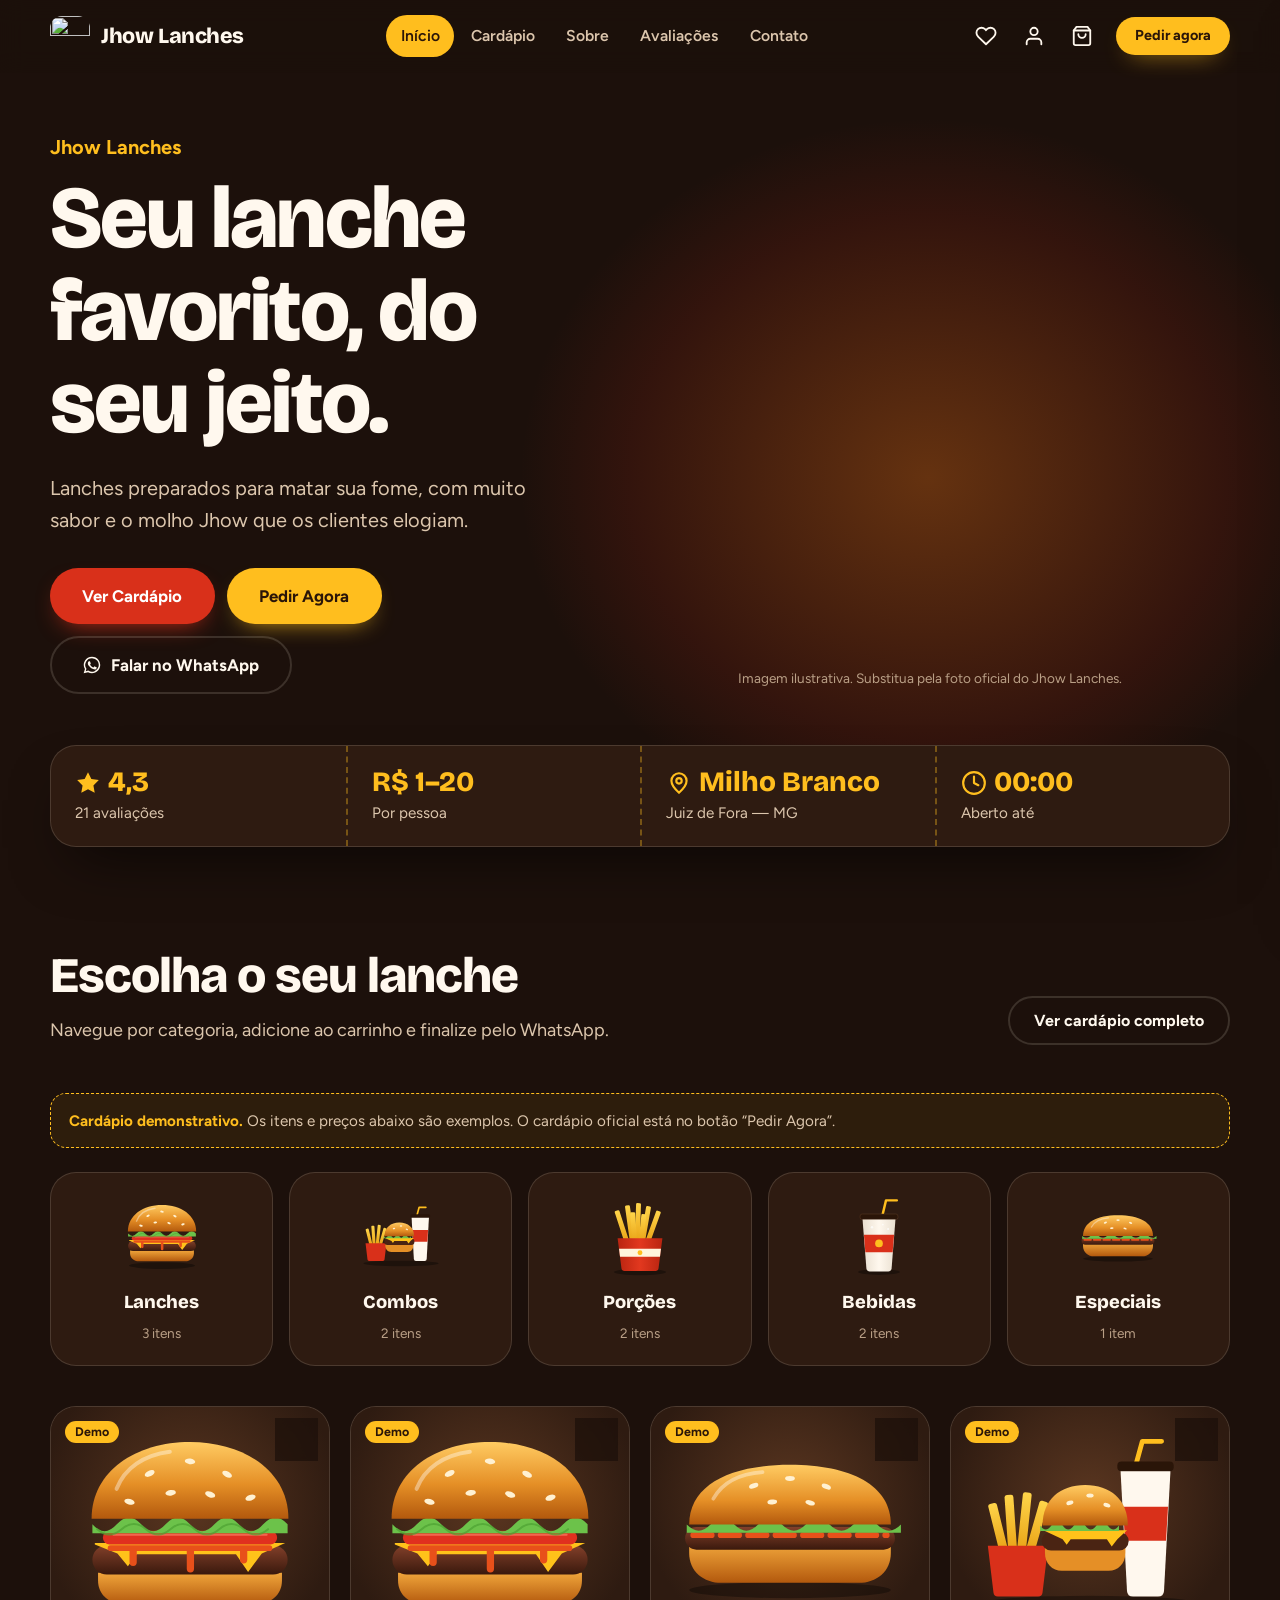
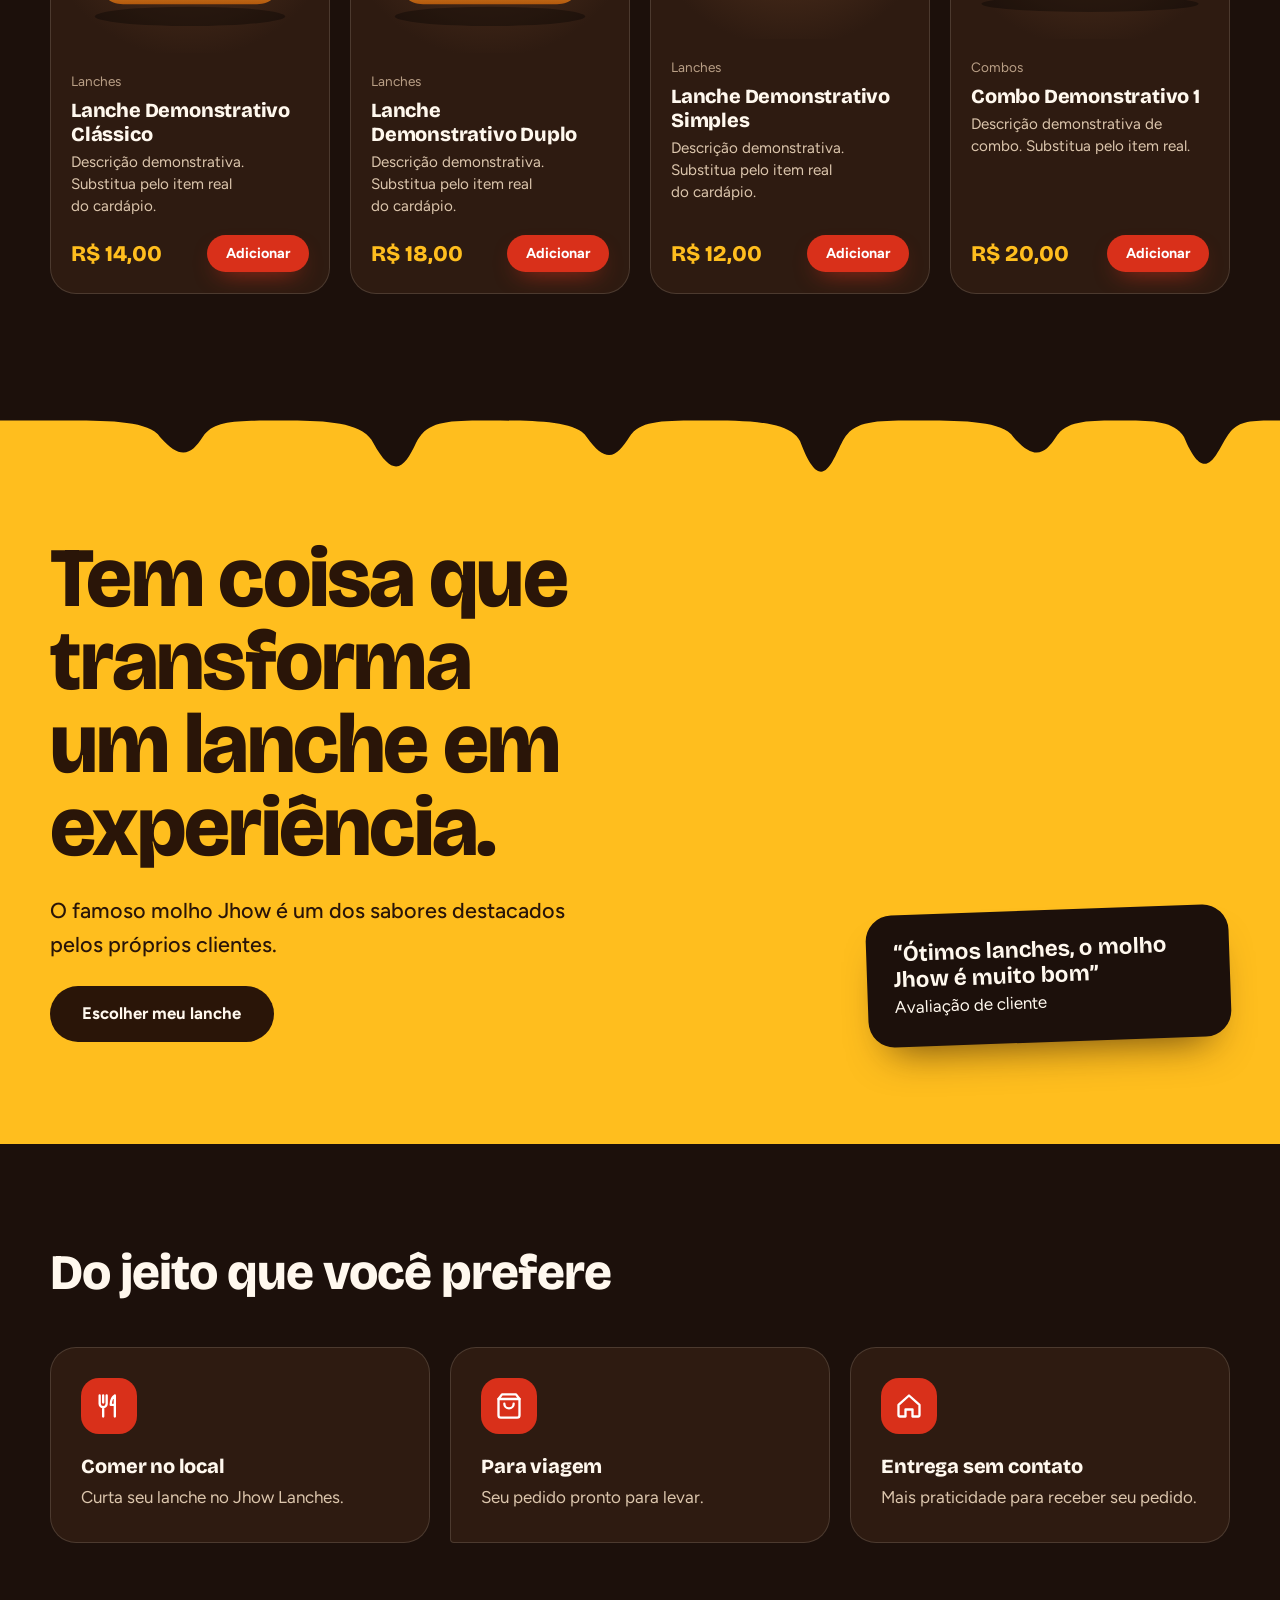
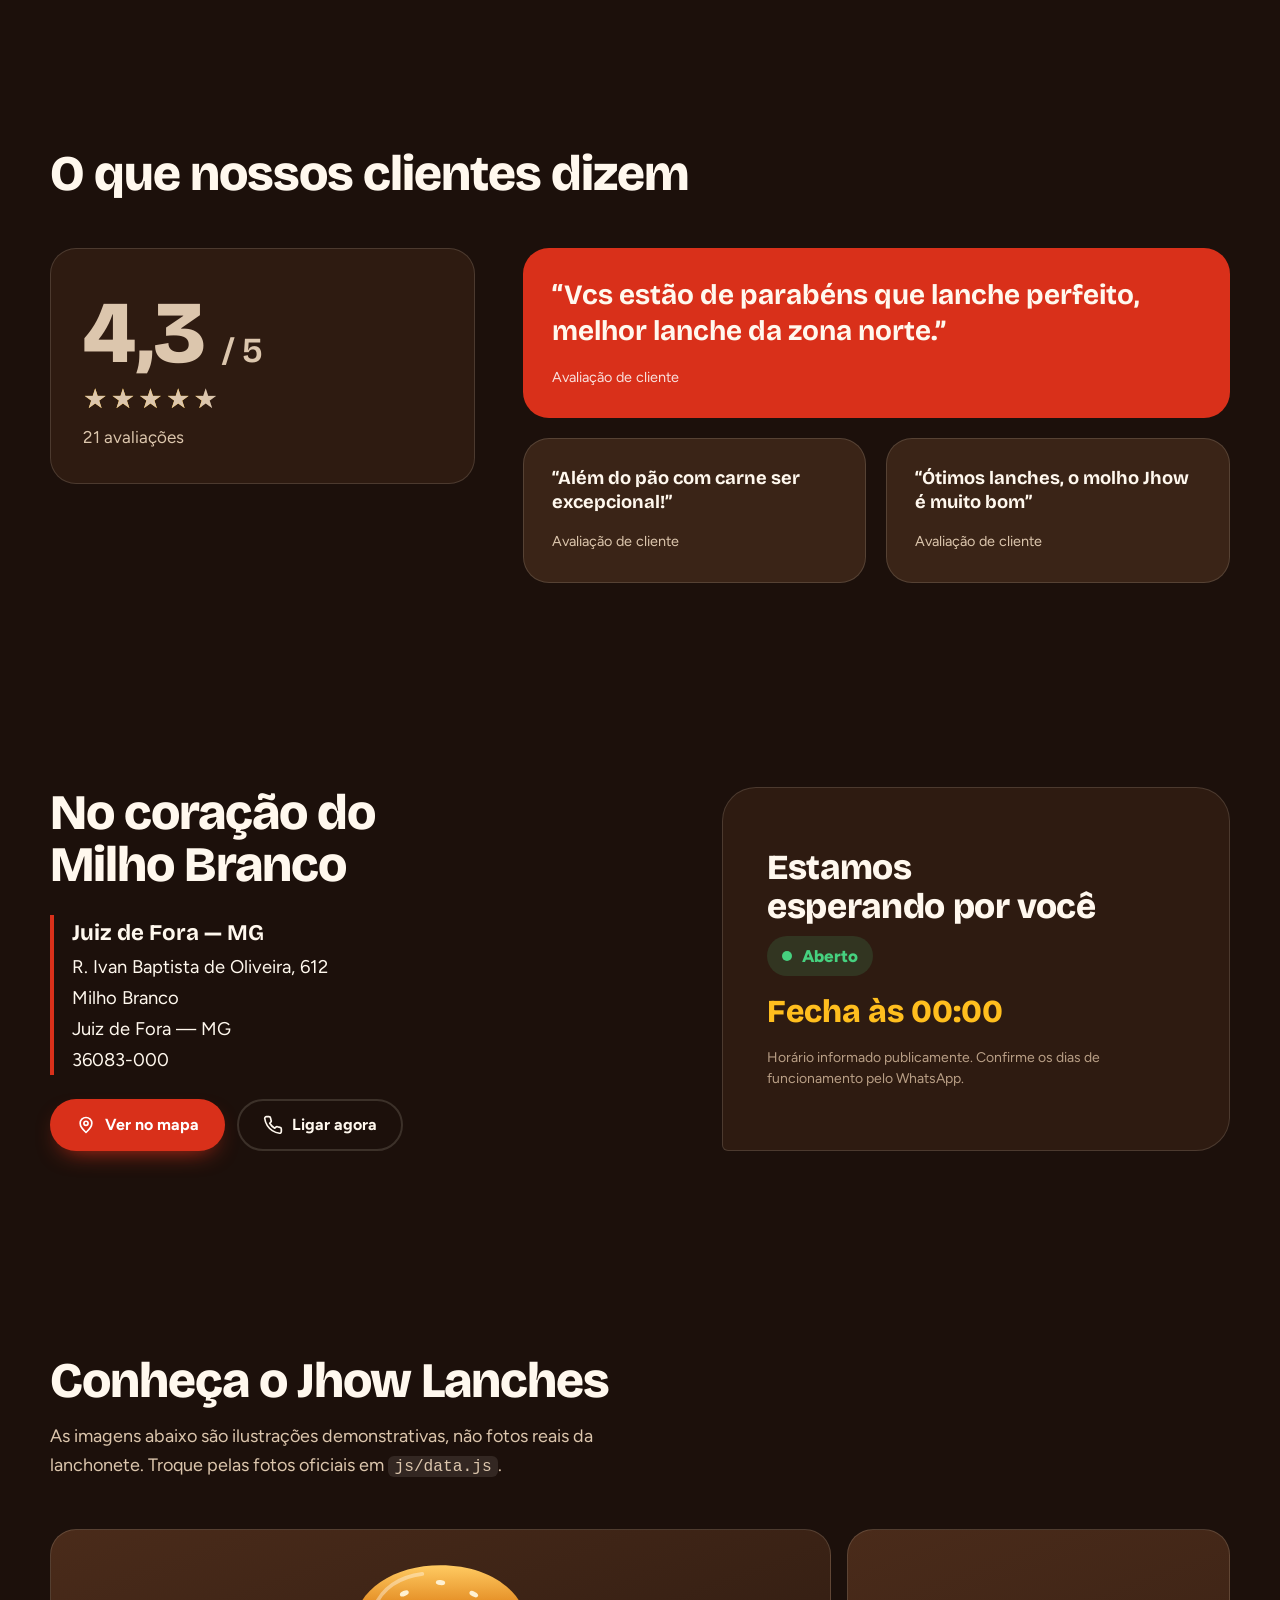
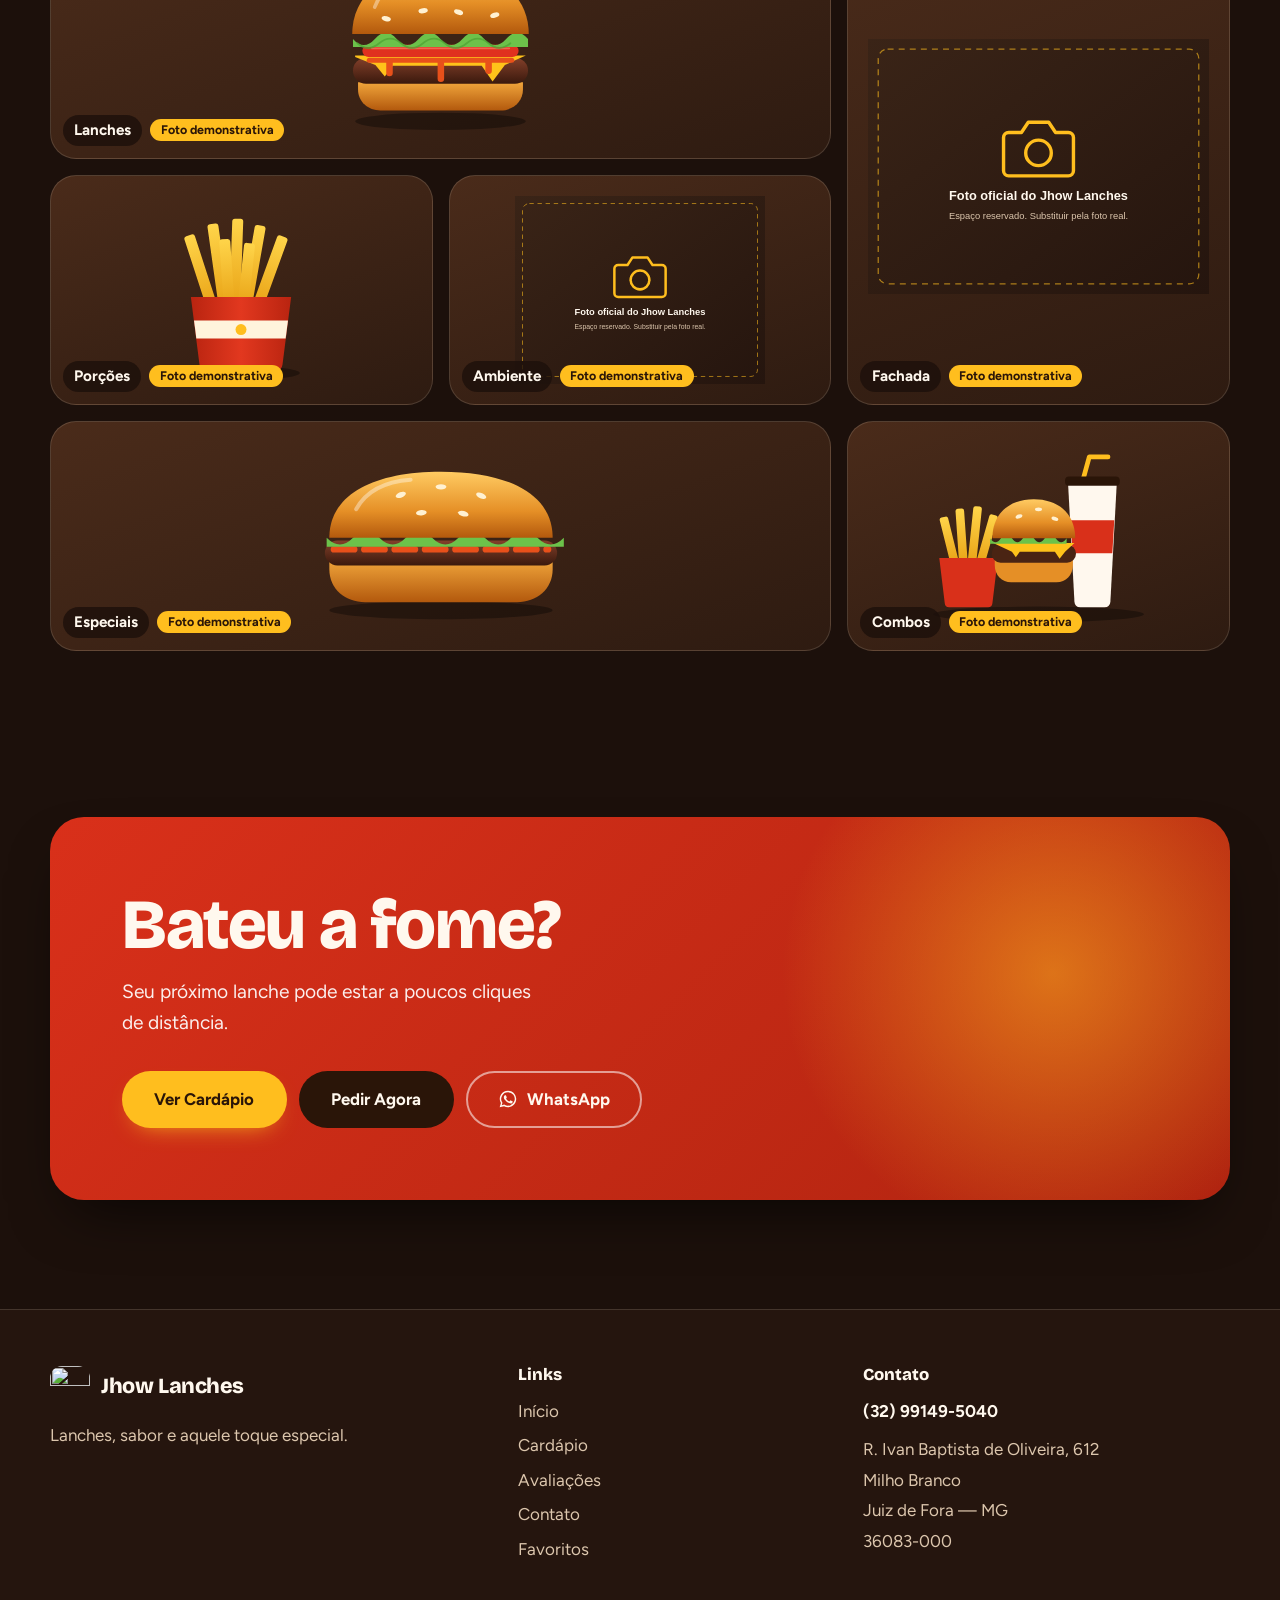
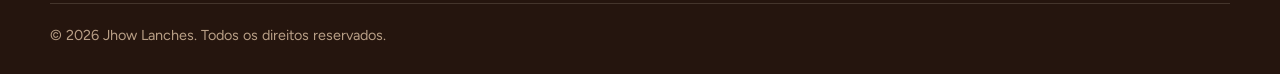
==== commit bf319e8c: "Update favicon link in index.html" ====
--- a/index.html
+++ b/index.html
@@ -6,7 +6,7 @@
   <title>Jhow Lanches | Lanches em Juiz de Fora</title>
   <meta name="description" content="Jhow Lanches, lanchonete no Milho Branco, em Juiz de Fora - MG. Veja o cardápio, peça pelo WhatsApp, encontre o endereço e confira as avaliações.">
   <meta name="theme-color" content="#1c100b">
-  <link rel="icon" href="assets/icons/logo.svg" type="image/svg+xml">
+  <link rel="icon" href="assets/logo.svg" type="image/svg+xml">
   <link rel="preconnect" href="https://fonts.googleapis.com">
   <link rel="preconnect" href="https://fonts.gstatic.com" crossorigin>
   <link href="https://fonts.googleapis.com/css2?family=Bricolage+Grotesque:opsz,wght@12..96,700;12..96,800&family=Figtree:wght@400;500;600;700&display=swap" rel="stylesheet">
